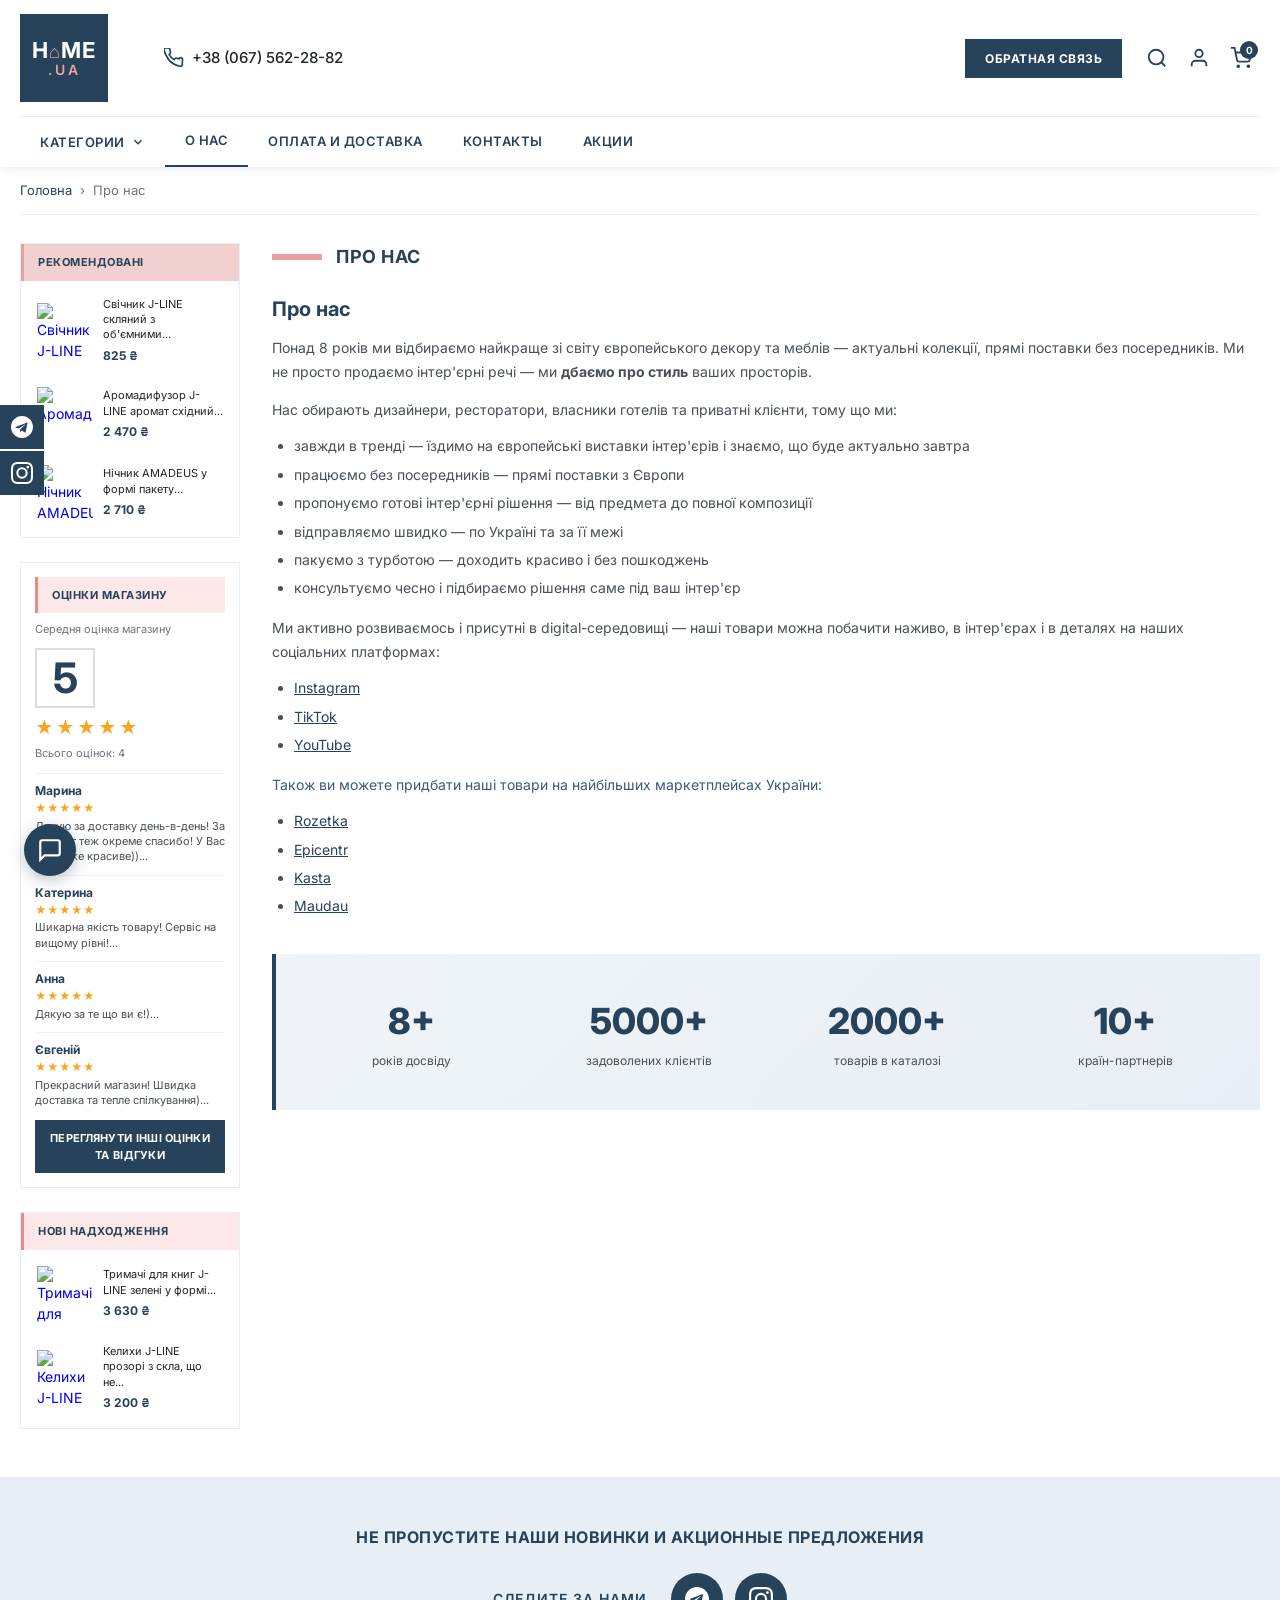
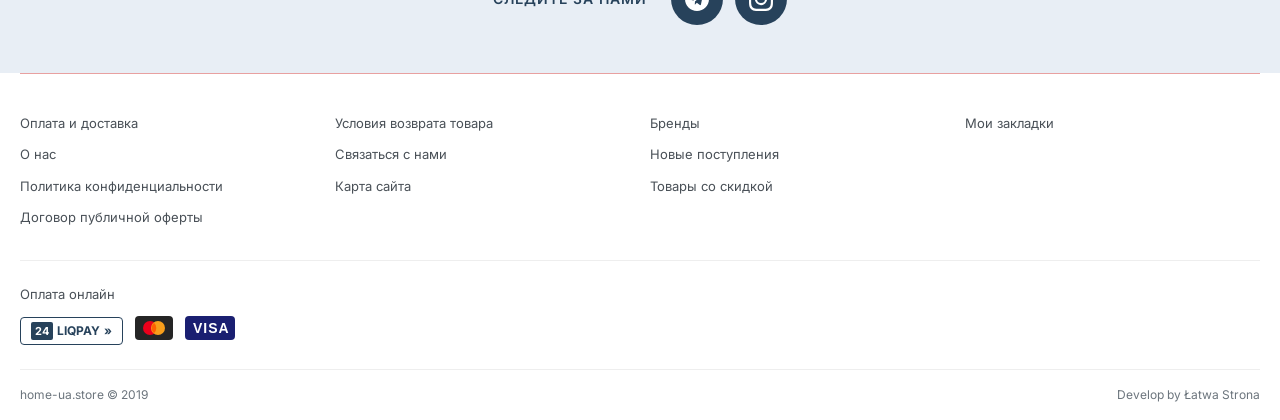
==== about.html @ a7a0b969 "Initial commit: Home UA clone" ====
<!DOCTYPE html>
<html lang="ua">
<head>
  <meta charset="UTF-8"/>
  <meta name="viewport" content="width=device-width, initial-scale=1"/>
  <title>Про нас — Home UA</title>
  <meta name="description" content="Понад 8 років ми відбираємо найкраще зі світу європейського декору та меблів. Дізнайтесь більше про Home UA."/>
  <link rel="preconnect" href="https://fonts.googleapis.com">
  <link href="https://fonts.googleapis.com/css2?family=Inter:wght@300;400;500;600;700&display=swap" rel="stylesheet">
  <link rel="stylesheet" href="style.css">
  <link rel="stylesheet" href="pages.css">
</head>
<body>
<div id="site-header-placeholder"></div>

<main class="page-main">
  <div class="container">
    <nav class="breadcrumb">
      <a href="index.html">Головна</a>
      <span>›</span>
      <span>Про нас</span>
    </nav>

    <div class="page-layout">
      <!-- Sidebar -->
      <aside class="page-sidebar">
        <div class="sidebar-block sidebar-recommended">
          <h3 class="sidebar-title accent-title">РЕКОМЕНДОВАНІ</h3>
          <div class="sidebar-products">
            <a href="#" class="sidebar-product">
              <img src="https://images.unsplash.com/photo-1602028915047-37269d1a73f7?w=80&q=80" alt="Свічник J-LINE"/>
              <div class="sidebar-product-info">
                <span class="sidebar-product-name">Свічник J-LINE скляний з об'ємними...</span>
                <span class="sidebar-product-price">825 ₴</span>
              </div>
            </a>
            <a href="#" class="sidebar-product">
              <img src="https://images.unsplash.com/photo-1608632022061-6e3deac9a49f?w=80&q=80" alt="Аромадифузор"/>
              <div class="sidebar-product-info">
                <span class="sidebar-product-name">Аромадифузор J-LINE аромат східний...</span>
                <span class="sidebar-product-price">2 470 ₴</span>
              </div>
            </a>
            <a href="#" class="sidebar-product">
              <img src="https://images.unsplash.com/photo-1513506003901-1e6a35294aa7?w=80&q=80" alt="Нічник AMADEUS"/>
              <div class="sidebar-product-info">
                <span class="sidebar-product-name">Нічник AMADEUS у формі пакету...</span>
                <span class="sidebar-product-price">2 710 ₴</span>
              </div>
            </a>
          </div>
        </div>

        <div class="sidebar-block sidebar-rating">
          <h3 class="sidebar-title accent-title pink">ОЦІНКИ МАГАЗИНУ</h3>
          <p class="rating-label">Середня оцінка магазину</p>
          <div class="rating-score">5</div>
          <div class="rating-stars">★★★★★</div>
          <p class="rating-count">Всього оцінок: 4</p>
          <div class="reviews-list">
            <div class="review-item">
              <strong>Марина</strong><span class="review-stars">★★★★★</span>
              <p>Дякую за доставку день-в-день! За презент теж окреме спасибо! У Вас все дуже красиве))...</p>
            </div>
            <div class="review-item">
              <strong>Катерина</strong><span class="review-stars">★★★★★</span>
              <p>Шикарна якість товару! Сервіс на вищому рівні!...</p>
            </div>
            <div class="review-item">
              <strong>Анна</strong><span class="review-stars">★★★★★</span>
              <p>Дякую за те що ви є!)...</p>
            </div>
            <div class="review-item">
              <strong>Євгеній</strong><span class="review-stars">★★★★★</span>
              <p>Прекрасний магазин! Швидка доставка та тепле спілкування)...</p>
            </div>
          </div>
          <a href="#" class="btn-reviews">ПЕРЕГЛЯНУТИ ІНШІ ОЦІНКИ ТА ВІДГУКИ</a>
        </div>

        <div class="sidebar-block sidebar-new">
          <h3 class="sidebar-title accent-title pink">НОВІ НАДХОДЖЕННЯ</h3>
          <div class="sidebar-products">
            <a href="#" class="sidebar-product">
              <img src="https://images.unsplash.com/photo-1589203832539-8014afcc5eba?w=80&q=80" alt="Тримачі для книг"/>
              <div class="sidebar-product-info">
                <span class="sidebar-product-name">Тримачі для книг J-LINE зелені у формі...</span>
                <span class="sidebar-product-price">3 630 ₴</span>
              </div>
            </a>
            <a href="#" class="sidebar-product">
              <img src="https://images.unsplash.com/photo-1543255006-d6395b24f55a?w=80&q=80" alt="Келихи J-LINE"/>
              <div class="sidebar-product-info">
                <span class="sidebar-product-name">Келихи J-LINE прозорі з скла, що не...</span>
                <span class="sidebar-product-price">3 200 ₴</span>
              </div>
            </a>
          </div>
        </div>
      </aside>

      <!-- Main Content -->
      <article class="page-content">
        <div class="content-header">
          <span class="section-accent"></span>
          <h1 class="content-title">ПРО НАС</h1>
        </div>

        <h2 class="content-h2">Про нас</h2>

        <p class="content-p">Понад 8 років ми відбираємо найкраще зі світу європейського декору та меблів — актуальні колекції, прямі поставки без посередників. Ми не просто продаємо інтер'єрні речі — ми <strong>дбаємо про стиль</strong> ваших просторів.</p>

        <p class="content-p">Нас обирають дизайнери, ресторатори, власники готелів та приватні клієнти, тому що ми:</p>

        <ul class="content-list">
          <li>завжди в тренді — їздимо на європейські виставки інтер'єрів і знаємо, що буде актуально завтра</li>
          <li>працюємо без посередників — прямі поставки з Європи</li>
          <li>пропонуємо готові інтер'єрні рішення — від предмета до повної композиції</li>
          <li>відправляємо швидко — по Україні та за її межі</li>
          <li>пакуємо з турботою — доходить красиво і без пошкоджень</li>
          <li>консультуємо чесно і підбираємо рішення саме під ваш інтер'єр</li>
        </ul>

        <p class="content-p">Ми активно розвиваємось і присутні в digital-середовищі — наші товари можна побачити наживо, в інтер'єрах і в деталях на наших соціальних платформах:</p>

        <ul class="content-list social-list">
          <li><a href="#" class="content-link">Instagram</a></li>
          <li><a href="#" class="content-link">TikTok</a></li>
          <li><a href="#" class="content-link">YouTube</a></li>
        </ul>

        <p class="content-p highlight-p">Також ви можете придбати наші товари на найбільших маркетплейсах України:</p>

        <ul class="content-list marketplace-list">
          <li><a href="#" class="content-link">Rozetka</a></li>
          <li><a href="#" class="content-link">Epicentr</a></li>
          <li><a href="#" class="content-link">Kasta</a></li>
          <li><a href="#" class="content-link">Maudau</a></li>
        </ul>

        <div class="about-stats">
          <div class="stat-item">
            <span class="stat-number">8+</span>
            <span class="stat-label">років досвіду</span>
          </div>
          <div class="stat-item">
            <span class="stat-number">5000+</span>
            <span class="stat-label">задоволених клієнтів</span>
          </div>
          <div class="stat-item">
            <span class="stat-number">2000+</span>
            <span class="stat-label">товарів в каталозі</span>
          </div>
          <div class="stat-item">
            <span class="stat-number">10+</span>
            <span class="stat-label">країн-партнерів</span>
          </div>
        </div>
      </article>
    </div>
  </div>
</main>

<div id="site-footer-placeholder"></div>
<script src="components.js"></script>
<script>document.addEventListener('DOMContentLoaded', () => initCommonComponents('about'));</script>
</body>
</html>
---- style.css ----
/* =============================================
   HOME UA - CLONE CSS
   ============================================= */

*, *::before, *::after {
  box-sizing: border-box;
  margin: 0;
  padding: 0;
}

:root {
  --navy: #27425b;
  --navy-dark: #1e3248;
  --navy-light: #3a5a7a;
  --accent-pink: #e8a0a0;
  --accent-pink-light: #f2d0d0;
  --bg-outer: linear-gradient(180deg, #c8d8e8 0%, #d8e4f0 40%, #c8d8e8 100%);
  --bg-page: #f0f4f8;
  --bg-white: #ffffff;
  --text-dark: #212529;
  --text-mid: #495057;
  --text-light: #6c757d;
  --border: #dee2e6;
  --shadow: 0 2px 12px rgba(39,66,91,0.1);
}

html {
  scroll-behavior: smooth;
}

body {
  font-family: 'Inter', -apple-system, BlinkMacSystemFont, 'Segoe UI', Roboto, sans-serif;
  font-size: 14px;
  color: var(--text-dark);
  background: var(--bg-outer);
  background-attachment: fixed;
  min-height: 100vh;
  line-height: 1.5;
}

/* Container */
.container {
  max-width: 1280px;
  margin: 0 auto;
  padding: 0 20px;
}

/* =============================================
   SOCIAL SIDEBAR
   ============================================= */
.social-sidebar {
  position: fixed;
  left: 0;
  top: 50%;
  transform: translateY(-50%);
  z-index: 1000;
  display: flex;
  flex-direction: column;
  gap: 2px;
}

.social-btn {
  display: flex;
  align-items: center;
  justify-content: center;
  width: 44px;
  height: 44px;
  background: var(--navy);
  color: white;
  text-decoration: none;
  transition: background 0.2s, transform 0.2s;
}

.social-btn:hover {
  background: var(--navy-light);
  transform: translateX(4px);
}

.social-btn svg {
  width: 22px;
  height: 22px;
}

/* =============================================
   HEADER
   ============================================= */
.site-header {
  background: var(--bg-white);
  position: sticky;
  top: 0;
  z-index: 900;
  box-shadow: 0 2px 8px rgba(0,0,0,0.08);
}

.header-top-inner {
  display: flex;
  align-items: center;
  justify-content: space-between;
  padding: 14px 0 0;
  gap: 16px;
}

/* Logo */
.header-logo a { text-decoration: none; }

.logo-box {
  display: inline-flex;
  flex-direction: column;
  align-items: center;
  justify-content: center;
  background: var(--navy);
  width: 88px;
  height: 88px;
  padding: 8px;
  line-height: 1;
}

.logo-h {
  display: block;
  font-size: 22px;
  font-weight: 700;
  color: white;
  letter-spacing: 1px;
  font-family: 'Inter', sans-serif;
}

.logo-icon {
  font-size: 18px;
  color: var(--accent-pink);
}

.logo-ua {
  display: block;
  font-size: 14px;
  font-weight: 600;
  color: var(--accent-pink);
  letter-spacing: 3px;
  margin-top: 2px;
}

/* Header center */
.header-center {
  display: flex;
  align-items: center;
  gap: 24px;
  flex: 1;
  justify-content: flex-start;
  padding-left: 40px;
}

.header-phone {
  display: flex;
  align-items: center;
  gap: 8px;
  font-size: 15px;
  font-weight: 500;
  color: var(--text-dark);
  text-decoration: none;
}

.header-phone svg {
  color: var(--navy);
  flex-shrink: 0;
}

/* Language switcher */
.lang-switcher {
  display: flex;
  gap: 2px;
}

.lang-btn {
  border: 1.5px solid var(--navy);
  background: transparent;
  color: var(--navy);
  font-size: 12px;
  font-weight: 600;
  padding: 4px 8px;
  cursor: pointer;
  transition: all 0.2s;
  font-family: inherit;
  letter-spacing: 0.5px;
}

.lang-btn.active,
.lang-btn:hover {
  background: var(--navy);
  color: white;
}

/* Header right */
.header-right {
  display: flex;
  align-items: center;
  gap: 16px;
}

.callback-btn {
  background: var(--navy);
  color: white;
  border: none;
  padding: 12px 20px;
  font-size: 12px;
  font-weight: 700;
  letter-spacing: 0.5px;
  cursor: pointer;
  font-family: inherit;
  transition: background 0.2s;
  white-space: nowrap;
}

.callback-btn:hover { background: var(--navy-light); }

.header-icons {
  display: flex;
  align-items: center;
  gap: 4px;
}

.icon-btn {
  background: none;
  border: none;
  cursor: pointer;
  color: var(--navy);
  padding: 8px;
  display: flex;
  align-items: center;
  justify-content: center;
  transition: color 0.2s;
  position: relative;
}

.icon-btn:hover { color: var(--navy-light); }

.cart-badge {
  position: absolute;
  top: 2px;
  right: 2px;
  background: var(--navy);
  color: white;
  font-size: 10px;
  font-weight: 700;
  min-width: 18px;
  height: 18px;
  border-radius: 50%;
  display: flex;
  align-items: center;
  justify-content: center;
  line-height: 1;
}

/* Navigation */
.main-nav {
  border-top: 1px solid #e9ecef;
  margin-top: 14px;
}

.nav-inner {
  display: flex;
  align-items: center;
  gap: 0;
}

.categories-dropdown {
  position: relative;
}

.categories-trigger {
  display: flex;
  align-items: center;
  gap: 6px;
  background: none;
  border: none;
  padding: 14px 20px;
  font-size: 13px;
  font-weight: 600;
  color: var(--navy);
  cursor: pointer;
  font-family: inherit;
  letter-spacing: 0.5px;
  transition: background 0.2s;
}

.categories-trigger:hover { background: #f8f9fa; }

.categories-menu {
  display: none;
  position: absolute;
  top: 100%;
  left: 0;
  background: white;
  min-width: 240px;
  box-shadow: 0 8px 24px rgba(0,0,0,0.12);
  z-index: 1000;
  border-top: 2px solid var(--navy);
}

.categories-menu a {
  display: block;
  padding: 10px 20px;
  color: var(--text-dark);
  text-decoration: none;
  font-size: 13px;
  transition: background 0.15s, color 0.15s;
  border-bottom: 1px solid #f0f0f0;
}

.categories-menu a:hover {
  background: #f5f8fb;
  color: var(--navy);
  padding-left: 26px;
}

.categories-dropdown:hover .categories-menu { display: block; }

.nav-link {
  padding: 14px 20px;
  color: var(--navy);
  text-decoration: none;
  font-size: 13px;
  font-weight: 600;
  letter-spacing: 0.5px;
  transition: background 0.2s;
  display: block;
}

.nav-link:hover { background: #f8f9fa; }

/* =============================================
   HERO SLIDER
   ============================================= */
.hero-slider {
  background: white;
  margin: 0;
  overflow: hidden;
}

.slider-container {
  position: relative;
  max-width: 1280px;
  margin: 0 auto;
  overflow: hidden;
}

.slides-wrapper {
  display: flex;
  transition: transform 0.5s ease;
  width: 100%;
}

.slide {
  min-width: 100%;
  height: 560px;
  background: #f0f4f8;
  display: flex;
  align-items: stretch;
}

.slide-content {
  display: flex;
  align-items: center;
  width: 100%;
  padding: 40px 60px;
  gap: 40px;
  background: linear-gradient(120deg, #e8eef5 0%, #dce8f2 100%);
}

.slide-text {
  flex: 1;
  z-index: 2;
}

.sale-big {
  font-size: 100px;
  font-weight: 900;
  color: var(--navy);
  line-height: 1;
  letter-spacing: -2px;
}

.sale-sub {
  font-size: 20px;
  font-weight: 600;
  color: var(--navy);
  margin-top: 8px;
  letter-spacing: 2px;
}

.sale-percent {
  font-size: 56px;
  font-weight: 900;
  color: var(--navy);
  letter-spacing: -1px;
}

.slide-label {
  font-size: 13px;
  letter-spacing: 3px;
  color: var(--navy);
  font-weight: 600;
  text-transform: uppercase;
  margin-bottom: 16px;
}

.slide-title2 {
  font-size: 38px;
  font-weight: 800;
  color: var(--navy);
  line-height: 1.2;
  margin-bottom: 12px;
}

.slide-subtitle {
  font-size: 16px;
  color: var(--navy-light);
  margin-bottom: 32px;
}

.slide-btn {
  display: inline-block;
  margin-top: 28px;
  background: var(--navy);
  color: white;
  padding: 14px 36px;
  text-decoration: none;
  font-size: 13px;
  font-weight: 700;
  letter-spacing: 1px;
  transition: background 0.2s, transform 0.2s;
}

.slide-btn:hover {
  background: var(--navy-light);
  transform: translateY(-2px);
}

.slide-image {
  flex: 1;
  display: flex;
  align-items: center;
  justify-content: center;
  max-height: 480px;
  overflow: hidden;
}

.slide-image img {
  width: 100%;
  max-width: 600px;
  height: 480px;
  object-fit: cover;
}

/* Slider dots */
.slider-dots {
  position: absolute;
  bottom: 20px;
  left: 50%;
  transform: translateX(-50%);
  display: flex;
  gap: 8px;
}

.dot {
  width: 10px;
  height: 10px;
  border-radius: 50%;
  background: rgba(39,66,91,0.3);
  border: none;
  cursor: pointer;
  transition: background 0.2s, transform 0.2s;
}

.dot.active {
  background: var(--navy);
  transform: scale(1.2);
}

.dot:hover { background: var(--navy); }

/* =============================================
   CATEGORY ICONS
   ============================================= */
.categories-icons {
  background: white;
  padding: 24px 0;
  margin-bottom: 0;
  border-bottom: 1px solid #eee;
}

.icons-row {
  display: flex;
  gap: 0;
  overflow-x: auto;
  scrollbar-width: none;
  justify-content: space-between;
}

.icons-row::-webkit-scrollbar { display: none; }

.icon-item {
  display: flex;
  flex-direction: column;
  align-items: center;
  gap: 10px;
  text-decoration: none;
  color: var(--navy);
  padding: 12px 16px;
  transition: transform 0.2s, color 0.2s;
  min-width: 80px;
  text-align: center;
}

.icon-item:hover {
  transform: translateY(-4px);
  color: var(--navy-light);
}

.icon-img {
  width: 52px;
  height: 52px;
  display: flex;
  align-items: center;
  justify-content: center;
}

.icon-item span {
  font-size: 10px;
  font-weight: 600;
  letter-spacing: 0.3px;
  text-align: center;
  line-height: 1.3;
  max-width: 80px;
}

/* =============================================
   PRODUCTS SECTION
   ============================================= */
.products-section {
  background: white;
  padding: 40px 0;
}

.products-section--alt {
  background: #f7f9fb;
  padding: 0 0 40px;
}

.section-header {
  display: flex;
  align-items: center;
  justify-content: space-between;
  margin-bottom: 28px;
}

.section-title-wrap {
  display: flex;
  align-items: center;
  gap: 14px;
}

.section-accent {
  display: block;
  width: 50px;
  height: 6px;
  background: var(--accent-pink);
}

.section-title {
  font-size: 20px;
  font-weight: 700;
  color: var(--navy);
  letter-spacing: 0.5px;
}

.see-all-link {
  font-size: 13px;
  font-weight: 600;
  color: var(--navy);
  text-decoration: none;
  letter-spacing: 0.5px;
  transition: color 0.2s;
}

.see-all-link:hover { color: var(--navy-light); text-decoration: underline; }

/* Products slider */
.products-slider {
  display: flex;
  align-items: center;
  gap: 10px;
  position: relative;
}

.products-track-wrapper {
  overflow: hidden;
  flex: 1;
}

.products-track {
  display: flex;
  gap: 20px;
  transition: transform 0.4s ease;
}

/* Products grid */
.products-grid-4 {
  display: grid;
  grid-template-columns: repeat(4, 1fr);
  gap: 20px;
  padding-top: 24px;
}

/* Product card */
.product-card {
  background: white;
  border: 1px solid #eaeaea;
  flex: 0 0 calc(25% - 15px);
  min-width: calc(25% - 15px);
  max-width: calc(25% - 15px);
  display: flex;
  flex-direction: column;
  transition: box-shadow 0.2s, transform 0.2s;
}

.product-card:hover {
  box-shadow: 0 8px 24px rgba(39,66,91,0.12);
  transform: translateY(-4px);
}

.products-grid-4 .product-card {
  flex: none;
  min-width: unset;
  max-width: unset;
}

.product-img-wrap {
  aspect-ratio: 1;
  overflow: hidden;
  background: #f8f8f8;
  display: flex;
  align-items: center;
  justify-content: center;
}

.product-img-wrap img {
  width: 100%;
  height: 100%;
  object-fit: cover;
  transition: transform 0.4s ease;
}

.product-card:hover .product-img-wrap img { transform: scale(1.05); }

.product-info {
  padding: 14px;
  flex: 1;
  display: flex;
  flex-direction: column;
  gap: 10px;
}

.product-name {
  font-size: 13px;
  color: var(--text-dark);
  line-height: 1.4;
  flex: 1;
}

.product-footer {
  display: flex;
  align-items: center;
  justify-content: space-between;
  gap: 8px;
}

.product-price {
  font-size: 15px;
  font-weight: 700;
  color: var(--navy);
}

.add-to-cart-btn {
  background: none;
  border: none;
  color: var(--navy);
  font-size: 12px;
  font-weight: 600;
  cursor: pointer;
  font-family: inherit;
  padding: 6px 10px;
  transition: background 0.2s, color 0.2s;
  white-space: nowrap;
}

.add-to-cart-btn:hover {
  background: var(--navy);
  color: white;
}

/* Products arrows */
.products-arrow {
  background: white;
  border: 1.5px solid #ddd;
  width: 40px;
  height: 40px;
  border-radius: 50%;
  display: flex;
  align-items: center;
  justify-content: center;
  cursor: pointer;
  color: var(--navy);
  flex-shrink: 0;
  transition: background 0.2s, border-color 0.2s;
  box-shadow: 0 2px 8px rgba(0,0,0,0.08);
}

.products-arrow:hover {
  background: var(--navy);
  color: white;
  border-color: var(--navy);
}

/* =============================================
   PROMO BANNERS
   ============================================= */
.promo-banners {
  background: white;
  padding: 0 0 24px;
}

.banners-grid {
  display: grid;
  grid-template-columns: 1fr 1fr;
  gap: 20px;
}

.banner-item {
  display: flex;
  align-items: center;
  justify-content: space-between;
  background: #f5f8fb;
  border: 1px solid #e0e8f0;
  text-decoration: none;
  overflow: hidden;
  padding: 28px;
  gap: 20px;
  transition: box-shadow 0.2s;
}

.banner-item:hover { box-shadow: 0 4px 16px rgba(39,66,91,0.1); }

.banner-content {
  flex: 1;
}

.banner-content h3 {
  font-size: 16px;
  font-weight: 800;
  color: var(--navy);
  line-height: 1.4;
  text-transform: uppercase;
  margin-bottom: 14px;
}

.banner-link {
  font-size: 13px;
  color: var(--navy-light);
  font-weight: 600;
}

.banner-img-wrap {
  width: 160px;
  height: 120px;
  flex-shrink: 0;
  overflow: hidden;
}

.banner-img-wrap img {
  width: 100%;
  height: 100%;
  object-fit: cover;
}

/* =============================================
   BENEFITS SECTION
   ============================================= */
.benefits-section {
  background: var(--navy);
  padding: 36px 0;
}

.benefits-grid {
  display: grid;
  grid-template-columns: repeat(5, 1fr);
  gap: 20px;
}

.benefit-item {
  display: flex;
  flex-direction: column;
  align-items: flex-start;
  gap: 12px;
  padding: 0 10px;
  border-right: 1px solid rgba(255,255,255,0.15);
}

.benefit-item:last-child { border-right: none; }

.benefit-icon { color: rgba(255,255,255,0.8); }

.benefit-item p {
  font-size: 13px;
  color: rgba(255,255,255,0.9);
  line-height: 1.5;
}

/* =============================================
   BLOG SECTION
   ============================================= */
.blog-section {
  background: white;
  padding: 40px 0 20px;
}

.blog-empty {
  padding: 20px 0 40px;
  color: var(--text-light);
  font-size: 14px;
}

/* =============================================
   WELCOME TEXT
   ============================================= */
.welcome-section {
  background: white;
  padding: 40px 0 50px;
}

.welcome-title {
  font-size: 15px;
  font-weight: 700;
  color: var(--navy);
  text-transform: uppercase;
  letter-spacing: 0.3px;
  margin-bottom: 20px;
  line-height: 1.5;
}

.welcome-text {
  font-size: 14px;
  color: var(--text-mid);
  line-height: 1.7;
  margin-bottom: 14px;
  max-width: 900px;
}

/* =============================================
   SOCIAL FOLLOW
   ============================================= */
.social-follow {
  background: #e8eef5;
  padding: 48px 0;
  text-align: center;
}

.follow-title {
  font-size: 16px;
  font-weight: 700;
  color: var(--navy);
  letter-spacing: 0.5px;
  margin-bottom: 24px;
}

.follow-row {
  display: flex;
  align-items: center;
  justify-content: center;
  gap: 24px;
}

.follow-label {
  font-size: 14px;
  font-weight: 600;
  color: var(--navy);
  letter-spacing: 1px;
}

.follow-btns {
  display: flex;
  gap: 12px;
}

.follow-btn {
  width: 52px;
  height: 52px;
  border-radius: 50%;
  background: var(--navy);
  color: white;
  display: flex;
  align-items: center;
  justify-content: center;
  text-decoration: none;
  transition: background 0.2s, transform 0.2s;
}

.follow-btn:hover {
  background: var(--navy-light);
  transform: scale(1.1);
}

/* =============================================
   FOOTER
   ============================================= */
.site-footer {
  background: white;
  padding: 0 0 0;
}

.footer-divider {
  height: 1px;
  background: var(--accent-pink);
  margin-bottom: 40px;
}

.footer-links-grid {
  display: grid;
  grid-template-columns: repeat(4, 1fr);
  gap: 20px;
  padding-bottom: 32px;
}

.footer-col {
  display: flex;
  flex-direction: column;
  gap: 12px;
}

.footer-link {
  font-size: 13px;
  color: var(--text-mid);
  text-decoration: none;
  transition: color 0.2s;
}

.footer-link:hover { color: var(--navy); }

.footer-payment-divider {
  height: 1px;
  background: #eee;
  margin-bottom: 24px;
}

.footer-payment {
  padding-bottom: 24px;
}

.payment-title {
  font-size: 13px;
  color: var(--text-mid);
  margin-bottom: 12px;
}

.payment-icons {
  display: flex;
  align-items: center;
  gap: 12px;
}

.liqpay-logo {
  display: inline-flex;
  align-items: center;
  gap: 4px;
  border: 1.5px solid var(--navy);
  border-radius: 4px;
  padding: 4px 10px;
  font-size: 12px;
  font-weight: 700;
  color: var(--navy);
}

.liqpay-24 {
  background: var(--navy);
  color: white;
  padding: 1px 4px;
  border-radius: 2px;
  font-size: 11px;
}

.footer-bottom {
  border-top: 1px solid #eee;
  display: flex;
  align-items: center;
  justify-content: space-between;
  padding: 16px 0;
}

.copyright {
  font-size: 12px;
  color: var(--text-light);
}

.developed-by {
  font-size: 12px;
  color: var(--text-light);
}

/* =============================================
   CHAT WIDGET
   ============================================= */
.chat-widget {
  position: fixed;
  bottom: 24px;
  left: 24px;
  width: 52px;
  height: 52px;
  border-radius: 50%;
  background: var(--navy);
  color: white;
  border: none;
  cursor: pointer;
  display: flex;
  align-items: center;
  justify-content: center;
  box-shadow: 0 4px 16px rgba(39,66,91,0.3);
  z-index: 9999;
  transition: background 0.2s, transform 0.2s;
}

.chat-widget:hover {
  background: var(--navy-light);
  transform: scale(1.1);
}

/* =============================================
   SEARCH OVERLAY
   ============================================= */
.search-overlay {
  position: fixed;
  inset: 0;
  background: rgba(0,0,0,0.6);
  z-index: 9998;
  display: none;
  align-items: flex-start;
  justify-content: center;
  padding-top: 80px;
}

.search-overlay.open { display: flex; }

.search-box {
  background: white;
  width: 100%;
  max-width: 600px;
  display: flex;
  align-items: center;
  box-shadow: 0 8px 32px rgba(0,0,0,0.2);
}

#search-input {
  flex: 1;
  border: none;
  outline: none;
  padding: 18px 20px;
  font-size: 16px;
  font-family: inherit;
}

.search-close {
  background: none;
  border: none;
  padding: 16px;
  cursor: pointer;
  color: var(--text-mid);
}

.search-close:hover { color: var(--navy); }

/* =============================================
   RESPONSIVE
   ============================================= */
@media (max-width: 1024px) {
  .products-grid-4 { grid-template-columns: repeat(3, 1fr); }
  .benefits-grid { grid-template-columns: repeat(3, 1fr); }
  .footer-links-grid { grid-template-columns: repeat(2, 1fr); }
}

@media (max-width: 768px) {
  .header-top-inner { flex-wrap: wrap; }
  .header-center { padding-left: 0; }
  .callback-btn { display: none; }
  .sale-big { font-size: 60px; }
  .sale-percent { font-size: 36px; }
  .slide { height: 360px; }
  .slide-content { padding: 24px; }
  .banners-grid { grid-template-columns: 1fr; }
  .products-grid-4 { grid-template-columns: repeat(2, 1fr); }
  .benefits-grid { grid-template-columns: repeat(2, 1fr); }
  .footer-links-grid { grid-template-columns: 1fr 1fr; }
  .social-sidebar { display: none; }
}

@media (max-width: 480px) {
  .nav-link { padding: 10px 10px; font-size: 11px; }
  .slide-image { display: none; }
  .products-grid-4 { grid-template-columns: 1fr; }
  .benefits-grid { grid-template-columns: 1fr; }
}
---- pages.css ----
/* =============================================
   PAGES.CSS — Стилі для внутрішніх сторінок
   ============================================= */

/* Breadcrumb */
.breadcrumb {
  display: flex;
  align-items: center;
  gap: 8px;
  padding: 14px 0;
  font-size: 13px;
  color: var(--text-light);
  border-bottom: 1px solid #eee;
  margin-bottom: 28px;
}
.breadcrumb a { color: var(--navy); text-decoration: none; }
.breadcrumb a:hover { text-decoration: underline; }
.breadcrumb span { color: var(--text-light); }

/* Page layout */
.page-main { background: white; padding-bottom: 0; min-height: 70vh; }

.page-layout {
  display: grid;
  grid-template-columns: 220px 1fr;
  gap: 32px;
  align-items: start;
  padding-bottom: 48px;
}

/* Sidebar */
.page-sidebar { display: flex; flex-direction: column; gap: 24px; }

.sidebar-block {
  background: #fff;
  border: 1px solid #e8eef5;
}

.sidebar-title {
  font-size: 11px;
  font-weight: 700;
  letter-spacing: 0.5px;
  padding: 10px 14px;
  margin: 0;
}

.accent-title {
  background: var(--accent-pink-light);
  color: var(--navy);
  border-left: 3px solid var(--accent-pink);
}
.accent-title.pink { background: #fce8e8; border-color: #e88a8a; }

.sidebar-products { padding: 10px; display: flex; flex-direction: column; gap: 10px; }

.sidebar-product {
  display: flex;
  gap: 10px;
  text-decoration: none;
  align-items: center;
  padding: 6px;
  transition: background 0.15s;
}
.sidebar-product:hover { background: #f8f9fa; }
.sidebar-product img { width: 56px; height: 56px; object-fit: cover; flex-shrink: 0; }

.sidebar-product-info { display: flex; flex-direction: column; gap: 4px; }
.sidebar-product-name { font-size: 11px; color: var(--text-dark); line-height: 1.4; }
.sidebar-product-price { font-size: 12px; font-weight: 700; color: var(--navy); }

/* Sidebar rating */
.sidebar-rating { padding: 14px; }
.rating-label { font-size: 11px; color: var(--text-light); margin: 8px 0 4px; }
.rating-score {
  font-size: 42px; font-weight: 700; color: var(--navy);
  border: 2px solid #ddd; display: inline-flex;
  align-items: center; justify-content: center;
  width: 60px; height: 60px; margin: 6px 0;
}
.rating-stars { color: #f5a623; font-size: 18px; letter-spacing: 2px; }
.rating-count { font-size: 11px; color: var(--text-light); margin-top: 4px; margin-bottom: 12px; }

.reviews-list { margin: 12px 0; display: flex; flex-direction: column; gap: 10px; }
.review-item { border-top: 1px solid #f0f0f0; padding-top: 8px; font-size: 11px; }
.review-item strong { display: block; color: var(--navy); font-size: 12px; }
.review-item p { color: var(--text-mid); line-height: 1.4; margin-top: 2px; }
.review-stars { color: #f5a623; font-size: 11px; }

.btn-reviews {
  display: block; text-align: center;
  background: var(--navy); color: white;
  padding: 10px 14px; font-size: 11px; font-weight: 700;
  text-decoration: none; letter-spacing: 0.3px;
  transition: background 0.2s; margin-top: 10px;
}
.btn-reviews:hover { background: var(--navy-light); }

/* Nav active */
.nav-link--active {
  border-bottom: 2px solid var(--navy);
  color: var(--navy) !important;
}

/* Page content */
.page-content { min-width: 0; }

.content-header {
  display: flex;
  align-items: center;
  gap: 14px;
  margin-bottom: 24px;
}
.content-title {
  font-size: 18px; font-weight: 700;
  color: var(--navy); letter-spacing: 0.5px;
}
.content-h2 { font-size: 20px; font-weight: 700; color: var(--navy); margin: 20px 0 12px; }
.content-p { font-size: 14px; color: var(--text-mid); line-height: 1.7; margin-bottom: 14px; }
.highlight-p { color: var(--navy-light); }

.content-list {
  list-style: disc;
  padding-left: 22px;
  margin: 10px 0 16px;
}
.content-list li {
  font-size: 14px; color: var(--text-mid);
  line-height: 1.6; margin-bottom: 6px;
}
.content-link { color: var(--navy); text-decoration: underline; }
.content-link:hover { color: var(--navy-light); }

/* About stats */
.about-stats {
  display: grid;
  grid-template-columns: repeat(4, 1fr);
  gap: 16px;
  margin-top: 36px;
  padding: 24px;
  background: linear-gradient(135deg, #f0f4f8, #e8eef5);
  border-left: 4px solid var(--navy);
}
.stat-item { text-align: center; padding: 16px 8px; }
.stat-number { display: block; font-size: 36px; font-weight: 800; color: var(--navy); }
.stat-label { display: block; font-size: 12px; color: var(--text-mid); margin-top: 4px; }

/* Info cards (delivery page) */
.info-card {
  display: flex;
  gap: 20px;
  padding: 24px;
  border: 1px solid #e8eef5;
  margin-bottom: 20px;
  background: white;
  transition: box-shadow 0.2s;
}
.info-card:hover { box-shadow: 0 4px 16px rgba(39,66,91,0.08); }
.info-card-icon { font-size: 32px; flex-shrink: 0; width: 48px; text-align: center; margin-top: 4px; }
.info-card-body { flex: 1; }
.info-card-title { font-size: 14px; font-weight: 700; color: var(--navy); margin-bottom: 12px; }
.warning-card { border-left: 4px solid #e88a8a; background: #fff9f9; }
.warning-text { font-size: 13px; color: var(--text-mid); }

/* Payment methods */
.payment-methods-large { margin-top: 32px; padding: 24px; background: #f8f9fa; border: 1px solid #e0e0e0; }
.payment-methods-large h3 { font-size: 16px; font-weight: 700; color: var(--navy); margin-bottom: 20px; }
.payment-methods-grid {
  display: flex; flex-wrap: wrap; gap: 16px;
}
.payment-method-item {
  display: flex; flex-direction: column; align-items: center; gap: 8px;
  padding: 16px 20px; background: white; border: 1px solid #e0e0e0;
  min-width: 100px; font-size: 12px; color: var(--text-mid);
  text-align: center; font-weight: 600;
}
.pm-icon { height: 32px; display: flex; align-items: center; justify-content: center; }

/* Contacts */
.contacts-grid {
  display: grid; grid-template-columns: repeat(2, 1fr);
  gap: 16px; margin-bottom: 32px;
}
.contact-card {
  padding: 24px; background: #f5f8fb; border: 1px solid #e0e8f0;
  transition: box-shadow 0.2s;
}
.contact-card:hover { box-shadow: 0 4px 14px rgba(39,66,91,0.1); }
.contact-icon { font-size: 28px; margin-bottom: 10px; }
.contact-card h3 { font-size: 14px; font-weight: 700; color: var(--navy); margin-bottom: 6px; }
.contact-card p { font-size: 14px; color: var(--text-mid); }
.contact-card a { color: var(--navy); text-decoration: none; font-weight: 600; }
.contact-card a:hover { text-decoration: underline; }

.contacts-layout { display: grid; grid-template-columns: 1fr 1fr; gap: 32px; margin-top: 8px; }

/* Contact form */
.contact-form { margin-top: 16px; }
.form-group { margin-bottom: 16px; }
.form-group label {
  display: block; font-size: 13px; font-weight: 600;
  color: var(--navy); margin-bottom: 6px;
}
.form-group input,
.form-group textarea {
  width: 100%; padding: 10px 14px;
  border: 1.5px solid #dce4ed; outline: none;
  font-size: 14px; font-family: inherit;
  transition: border-color 0.2s; background: white; resize: vertical;
}
.form-group input:focus,
.form-group textarea:focus { border-color: var(--navy); }
.form-submit-btn {
  background: var(--navy); color: white;
  border: none; padding: 14px 28px; font-size: 13px; font-weight: 700;
  letter-spacing: 0.5px; cursor: pointer; font-family: inherit;
  transition: background 0.2s;
}
.form-submit-btn:hover { background: var(--navy-light); }
.form-success {
  padding: 12px 16px; background: #e8f5e9;
  border: 1px solid #4caf50; color: #2e7d32;
  font-size: 13px; margin-top: 12px;
}

/* Social links */
.social-links-list { display: flex; flex-direction: column; gap: 12px; margin-top: 16px; }
.social-link-item {
  display: flex; align-items: center; gap: 14px;
  padding: 12px 16px; text-decoration: none;
  font-size: 15px; font-weight: 600;
  transition: all 0.2s; border: 1.5px solid transparent;
}
.telegram-link { color: #0088cc; border-color: #d0e8f5; background: #f0f8ff; }
.telegram-link:hover { background: #0088cc; color: white; border-color: #0088cc; }
.instagram-link { color: #e1306c; border-color: #fce4ec; background: #fff0f4; }
.instagram-link:hover { background: #e1306c; color: white; border-color: #e1306c; }
.tiktok-link { color: #010101; border-color: #f0f0f0; background: #f8f8f8; }
.tiktok-link:hover { background: #010101; color: white; border-color: #010101; }
.youtube-link { color: #ff0000; border-color: #ffe0e0; background: #fff5f5; }
.youtube-link:hover { background: #ff0000; color: white; border-color: #ff0000; }

/* Sale page */
.sale-toolbar {
  display: flex; align-items: center; justify-content: space-between;
  padding: 12px 0; border-bottom: 1px solid #eee; margin-bottom: 20px;
}
.sale-count { font-size: 13px; color: var(--text-light); }
.sort-wrap { display: flex; align-items: center; gap: 10px; font-size: 13px; }
.sort-select {
  border: 1.5px solid #dce4ed; padding: 6px 12px;
  font-size: 13px; font-family: inherit; outline: none;
  color: var(--navy); cursor: pointer; background: white;
}

.products-grid-sale {
  display: grid; grid-template-columns: repeat(3, 1fr); gap: 20px;
}

.sale-card .product-img-wrap { position: relative; }
.sale-badge {
  position: absolute; top: 8px; left: 8px; z-index: 5;
  background: #c0392b; color: white;
  font-size: 11px; font-weight: 700; padding: 3px 8px;
}
.product-old-price {
  font-size: 12px; color: var(--text-light);
  text-decoration: line-through; font-weight: 400; display: block;
}
.product-footer { flex-direction: column; align-items: flex-start; gap: 6px; }

/* Category page */
.category-top { margin-bottom: 24px; }
.category-description { font-size: 14px; color: var(--text-mid); line-height: 1.6; margin-top: 8px; }
.products-grid-category {
  display: grid; grid-template-columns: repeat(3, 1fr); gap: 20px;
}

/* Price filter sidebar */
.price-filter { padding: 14px; }
.price-range-row {
  display: flex; align-items: center; gap: 6px; flex-wrap: wrap;
  font-size: 12px; color: var(--text-mid); margin-bottom: 12px;
}
.price-input {
  width: 70px; padding: 5px 8px; border: 1.5px solid #dce4ed;
  font-size: 12px; font-family: inherit; outline: none;
}
.price-input:focus { border-color: var(--navy); }
.price-slider {
  width: 100%; accent-color: var(--navy); margin-bottom: 12px; display: block;
}
.filter-btn {
  background: var(--navy); color: white; border: none;
  padding: 8px 16px; font-size: 11px; font-weight: 700;
  font-family: inherit; cursor: pointer; transition: background 0.2s; width: 100%;
}
.filter-btn:hover { background: var(--navy-light); }

/* Category filters sidebar */
.cat-filter-block { padding: 0; }
.cat-filter-title {
  font-size: 11px; font-weight: 700; color: var(--navy);
  padding: 10px 14px; background: var(--accent-pink-light);
  border-left: 3px solid var(--accent-pink); display: block;
}
.cat-filter-list { list-style: none; padding: 8px 0; margin: 0; }
.cat-filter-list li a {
  display: block; padding: 7px 14px;
  font-size: 13px; color: var(--text-mid);
  text-decoration: none; transition: all 0.15s; border-left: 3px solid transparent;
}
.cat-filter-list li a:hover,
.cat-filter-list li a.active {
  color: var(--navy); background: #f5f8fb; border-left-color: var(--navy);
}

/* Pagination */
.pagination {
  display: flex; gap: 4px; justify-content: center;
  margin-top: 32px; padding-top: 24px; border-top: 1px solid #eee;
}
.page-btn {
  min-width: 36px; height: 36px; display: flex; align-items: center;
  justify-content: center; border: 1.5px solid #dce4ed;
  background: white; color: var(--navy); font-size: 13px;
  cursor: pointer; font-family: inherit; transition: all 0.15s;
}
.page-btn:hover, .page-btn.active {
  background: var(--navy); color: white; border-color: var(--navy);
}

@media (max-width: 900px) {
  .page-layout { grid-template-columns: 1fr; }
  .page-sidebar { display: none; }
  .contacts-grid { grid-template-columns: 1fr; }
  .contacts-layout { grid-template-columns: 1fr; }
  .about-stats { grid-template-columns: repeat(2, 1fr); }
  .products-grid-sale { grid-template-columns: repeat(2, 1fr); }
  .products-grid-category { grid-template-columns: repeat(2, 1fr); }
}

@media (max-width: 540px) {
  .products-grid-sale { grid-template-columns: 1fr; }
  .products-grid-category { grid-template-columns: 1fr; }
  .about-stats { grid-template-columns: 1fr 1fr; }
}
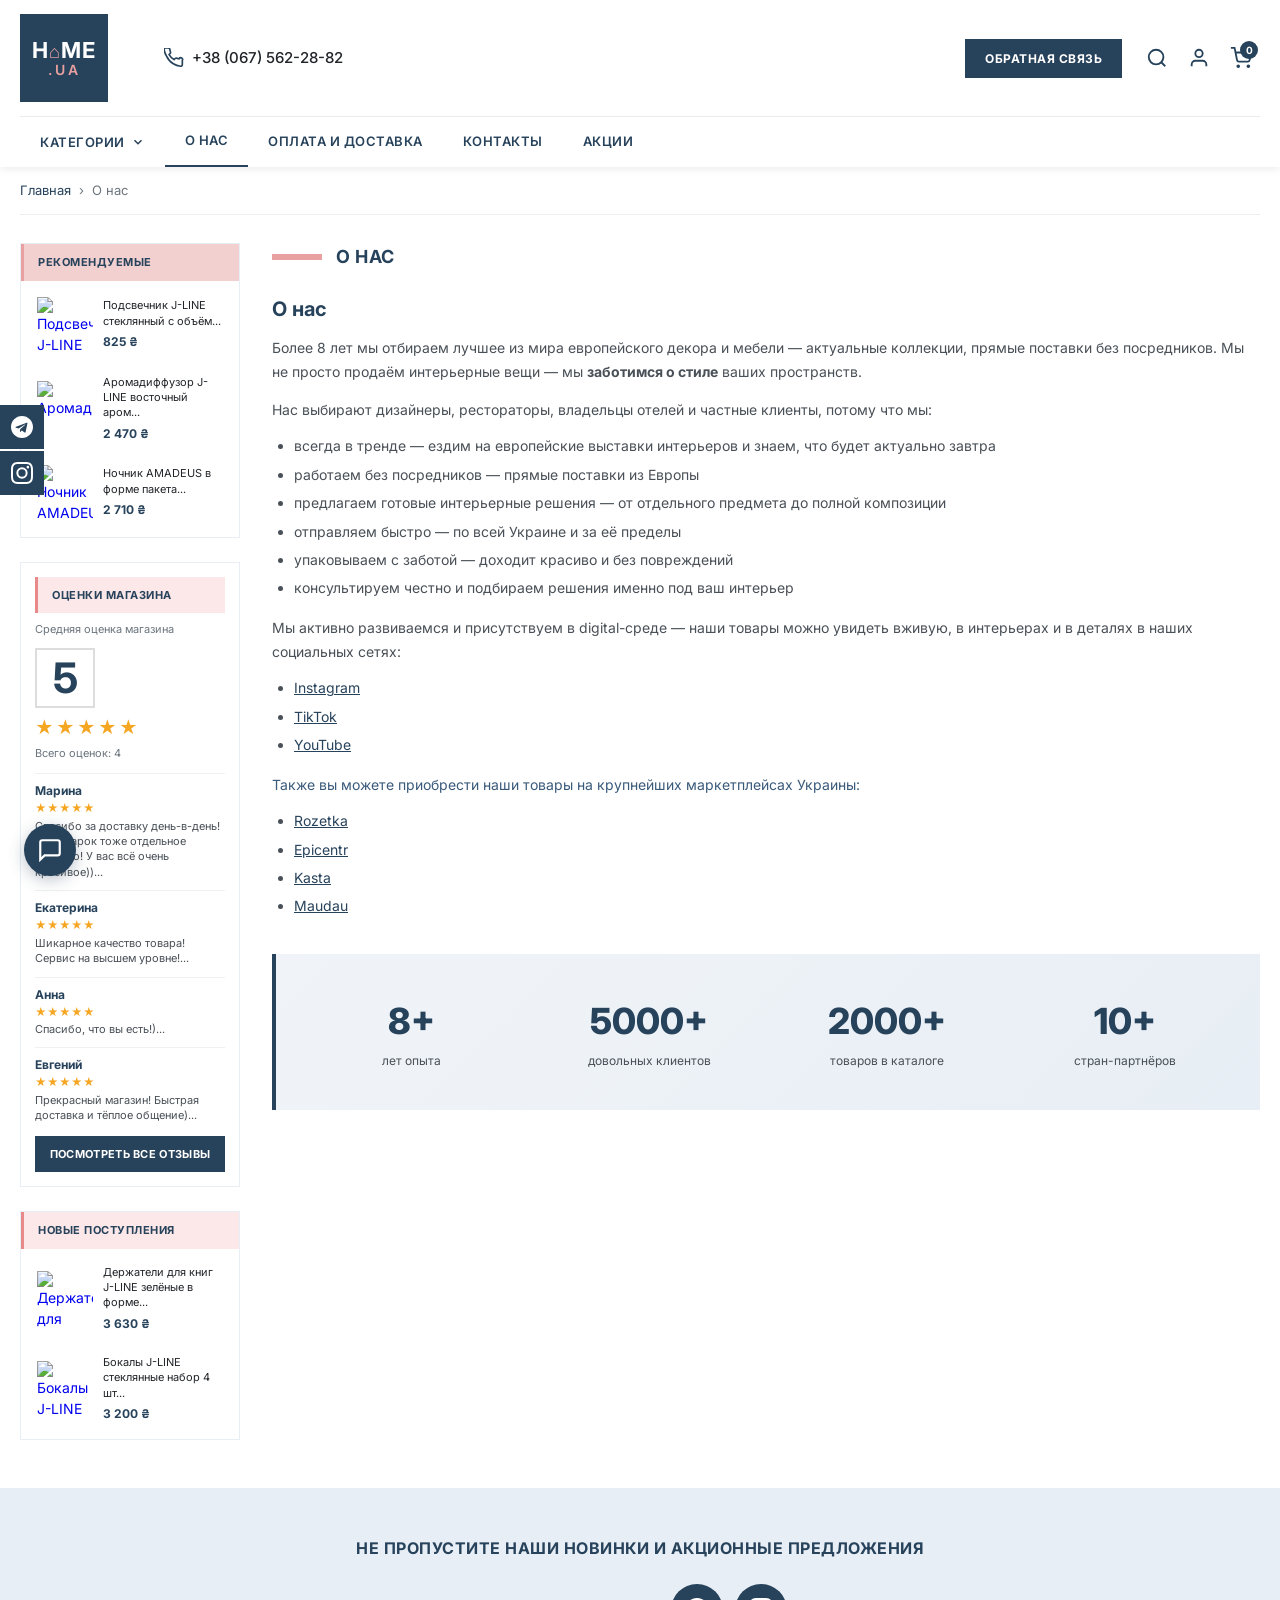
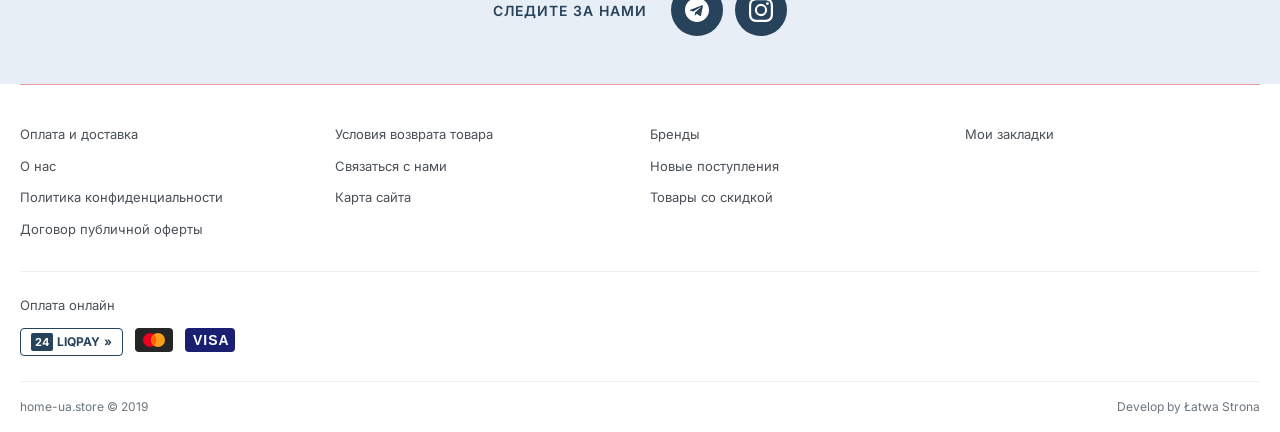
==== commit c3d6148d: "fix: Russian translation for all pages + working pagination" ====
--- a/about.html
+++ b/about.html
@@ -1,10 +1,10 @@
 <!DOCTYPE html>
-<html lang="ua">
+<html lang="ru">
 <head>
   <meta charset="UTF-8"/>
   <meta name="viewport" content="width=device-width, initial-scale=1"/>
-  <title>Про нас — Home UA</title>
-  <meta name="description" content="Понад 8 років ми відбираємо найкраще зі світу європейського декору та меблів. Дізнайтесь більше про Home UA."/>
+  <title>О нас — Home UA</title>
+  <meta name="description" content="Более 8 лет мы отбираем лучшее из мира европейского декора и мебели. Узнайте больше о Home UA."/>
   <link rel="preconnect" href="https://fonts.googleapis.com">
   <link href="https://fonts.googleapis.com/css2?family=Inter:wght@300;400;500;600;700&display=swap" rel="stylesheet">
   <link rel="stylesheet" href="style.css">
@@ -16,35 +16,35 @@
 <main class="page-main">
   <div class="container">
     <nav class="breadcrumb">
-      <a href="index.html">Головна</a>
+      <a href="index.html">Главная</a>
       <span>›</span>
-      <span>Про нас</span>
+      <span>О нас</span>
     </nav>
 
     <div class="page-layout">
       <!-- Sidebar -->
       <aside class="page-sidebar">
         <div class="sidebar-block sidebar-recommended">
-          <h3 class="sidebar-title accent-title">РЕКОМЕНДОВАНІ</h3>
+          <h3 class="sidebar-title accent-title">РЕКОМЕНДУЕМЫЕ</h3>
           <div class="sidebar-products">
             <a href="#" class="sidebar-product">
-              <img src="https://images.unsplash.com/photo-1602028915047-37269d1a73f7?w=80&q=80" alt="Свічник J-LINE"/>
+              <img src="https://images.unsplash.com/photo-1602028915047-37269d1a73f7?w=80&q=80" alt="Подсвечник J-LINE"/>
               <div class="sidebar-product-info">
-                <span class="sidebar-product-name">Свічник J-LINE скляний з об'ємними...</span>
+                <span class="sidebar-product-name">Подсвечник J-LINE стеклянный с объём...</span>
                 <span class="sidebar-product-price">825 ₴</span>
               </div>
             </a>
             <a href="#" class="sidebar-product">
-              <img src="https://images.unsplash.com/photo-1608632022061-6e3deac9a49f?w=80&q=80" alt="Аромадифузор"/>
+              <img src="https://images.unsplash.com/photo-1608632022061-6e3deac9a49f?w=80&q=80" alt="Аромадиффузор"/>
               <div class="sidebar-product-info">
-                <span class="sidebar-product-name">Аромадифузор J-LINE аромат східний...</span>
+                <span class="sidebar-product-name">Аромадиффузор J-LINE восточный аром...</span>
                 <span class="sidebar-product-price">2 470 ₴</span>
               </div>
             </a>
             <a href="#" class="sidebar-product">
-              <img src="https://images.unsplash.com/photo-1513506003901-1e6a35294aa7?w=80&q=80" alt="Нічник AMADEUS"/>
+              <img src="https://images.unsplash.com/photo-1513506003901-1e6a35294aa7?w=80&q=80" alt="Ночник AMADEUS"/>
               <div class="sidebar-product-info">
-                <span class="sidebar-product-name">Нічник AMADEUS у формі пакету...</span>
+                <span class="sidebar-product-name">Ночник AMADEUS в форме пакета...</span>
                 <span class="sidebar-product-price">2 710 ₴</span>
               </div>
             </a>
@@ -52,46 +52,46 @@
         </div>
 
         <div class="sidebar-block sidebar-rating">
-          <h3 class="sidebar-title accent-title pink">ОЦІНКИ МАГАЗИНУ</h3>
-          <p class="rating-label">Середня оцінка магазину</p>
+          <h3 class="sidebar-title accent-title pink">ОЦЕНКИ МАГАЗИНА</h3>
+          <p class="rating-label">Средняя оценка магазина</p>
           <div class="rating-score">5</div>
           <div class="rating-stars">★★★★★</div>
-          <p class="rating-count">Всього оцінок: 4</p>
+          <p class="rating-count">Всего оценок: 4</p>
           <div class="reviews-list">
             <div class="review-item">
               <strong>Марина</strong><span class="review-stars">★★★★★</span>
-              <p>Дякую за доставку день-в-день! За презент теж окреме спасибо! У Вас все дуже красиве))...</p>
+              <p>Спасибо за доставку день-в-день! За подарок тоже отдельное спасибо! У вас всё очень красивое))...</p>
             </div>
             <div class="review-item">
-              <strong>Катерина</strong><span class="review-stars">★★★★★</span>
-              <p>Шикарна якість товару! Сервіс на вищому рівні!...</p>
+              <strong>Екатерина</strong><span class="review-stars">★★★★★</span>
+              <p>Шикарное качество товара! Сервис на высшем уровне!...</p>
             </div>
             <div class="review-item">
               <strong>Анна</strong><span class="review-stars">★★★★★</span>
-              <p>Дякую за те що ви є!)...</p>
+              <p>Спасибо, что вы есть!)...</p>
             </div>
             <div class="review-item">
-              <strong>Євгеній</strong><span class="review-stars">★★★★★</span>
-              <p>Прекрасний магазин! Швидка доставка та тепле спілкування)...</p>
+              <strong>Евгений</strong><span class="review-stars">★★★★★</span>
+              <p>Прекрасный магазин! Быстрая доставка и тёплое общение)...</p>
             </div>
           </div>
-          <a href="#" class="btn-reviews">ПЕРЕГЛЯНУТИ ІНШІ ОЦІНКИ ТА ВІДГУКИ</a>
+          <a href="#" class="btn-reviews">ПОСМОТРЕТЬ ВСЕ ОТЗЫВЫ</a>
         </div>
 
         <div class="sidebar-block sidebar-new">
-          <h3 class="sidebar-title accent-title pink">НОВІ НАДХОДЖЕННЯ</h3>
+          <h3 class="sidebar-title accent-title pink">НОВЫЕ ПОСТУПЛЕНИЯ</h3>
           <div class="sidebar-products">
             <a href="#" class="sidebar-product">
-              <img src="https://images.unsplash.com/photo-1589203832539-8014afcc5eba?w=80&q=80" alt="Тримачі для книг"/>
+              <img src="https://images.unsplash.com/photo-1589203832539-8014afcc5eba?w=80&q=80" alt="Держатели для книг"/>
               <div class="sidebar-product-info">
-                <span class="sidebar-product-name">Тримачі для книг J-LINE зелені у формі...</span>
+                <span class="sidebar-product-name">Держатели для книг J-LINE зелёные в форме...</span>
                 <span class="sidebar-product-price">3 630 ₴</span>
               </div>
             </a>
             <a href="#" class="sidebar-product">
-              <img src="https://images.unsplash.com/photo-1543255006-d6395b24f55a?w=80&q=80" alt="Келихи J-LINE"/>
+              <img src="https://images.unsplash.com/photo-1543255006-d6395b24f55a?w=80&q=80" alt="Бокалы J-LINE"/>
               <div class="sidebar-product-info">
-                <span class="sidebar-product-name">Келихи J-LINE прозорі з скла, що не...</span>
+                <span class="sidebar-product-name">Бокалы J-LINE стеклянные набор 4 шт...</span>
                 <span class="sidebar-product-price">3 200 ₴</span>
               </div>
             </a>
@@ -103,25 +103,25 @@
       <article class="page-content">
         <div class="content-header">
           <span class="section-accent"></span>
-          <h1 class="content-title">ПРО НАС</h1>
+          <h1 class="content-title">О НАС</h1>
         </div>
 
-        <h2 class="content-h2">Про нас</h2>
+        <h2 class="content-h2">О нас</h2>
 
-        <p class="content-p">Понад 8 років ми відбираємо найкраще зі світу європейського декору та меблів — актуальні колекції, прямі поставки без посередників. Ми не просто продаємо інтер'єрні речі — ми <strong>дбаємо про стиль</strong> ваших просторів.</p>
+        <p class="content-p">Более 8 лет мы отбираем лучшее из мира европейского декора и мебели — актуальные коллекции, прямые поставки без посредников. Мы не просто продаём интерьерные вещи — мы <strong>заботимся о стиле</strong> ваших пространств.</p>
 
-        <p class="content-p">Нас обирають дизайнери, ресторатори, власники готелів та приватні клієнти, тому що ми:</p>
+        <p class="content-p">Нас выбирают дизайнеры, рестораторы, владельцы отелей и частные клиенты, потому что мы:</p>
 
         <ul class="content-list">
-          <li>завжди в тренді — їздимо на європейські виставки інтер'єрів і знаємо, що буде актуально завтра</li>
-          <li>працюємо без посередників — прямі поставки з Європи</li>
-          <li>пропонуємо готові інтер'єрні рішення — від предмета до повної композиції</li>
-          <li>відправляємо швидко — по Україні та за її межі</li>
-          <li>пакуємо з турботою — доходить красиво і без пошкоджень</li>
-          <li>консультуємо чесно і підбираємо рішення саме під ваш інтер'єр</li>
+          <li>всегда в тренде — ездим на европейские выставки интерьеров и знаем, что будет актуально завтра</li>
+          <li>работаем без посредников — прямые поставки из Европы</li>
+          <li>предлагаем готовые интерьерные решения — от отдельного предмета до полной композиции</li>
+          <li>отправляем быстро — по всей Украине и за её пределы</li>
+          <li>упаковываем с заботой — доходит красиво и без повреждений</li>
+          <li>консультируем честно и подбираем решения именно под ваш интерьер</li>
         </ul>
 
-        <p class="content-p">Ми активно розвиваємось і присутні в digital-середовищі — наші товари можна побачити наживо, в інтер'єрах і в деталях на наших соціальних платформах:</p>
+        <p class="content-p">Мы активно развиваемся и присутствуем в digital-среде — наши товары можно увидеть вживую, в интерьерах и в деталях в наших социальных сетях:</p>
 
         <ul class="content-list social-list">
           <li><a href="#" class="content-link">Instagram</a></li>
@@ -129,7 +129,7 @@
           <li><a href="#" class="content-link">YouTube</a></li>
         </ul>
 
-        <p class="content-p highlight-p">Також ви можете придбати наші товари на найбільших маркетплейсах України:</p>
+        <p class="content-p highlight-p">Также вы можете приобрести наши товары на крупнейших маркетплейсах Украины:</p>
 
         <ul class="content-list marketplace-list">
           <li><a href="#" class="content-link">Rozetka</a></li>
@@ -141,19 +141,19 @@
         <div class="about-stats">
           <div class="stat-item">
             <span class="stat-number">8+</span>
-            <span class="stat-label">років досвіду</span>
+            <span class="stat-label">лет опыта</span>
           </div>
           <div class="stat-item">
             <span class="stat-number">5000+</span>
-            <span class="stat-label">задоволених клієнтів</span>
+            <span class="stat-label">довольных клиентов</span>
           </div>
           <div class="stat-item">
             <span class="stat-number">2000+</span>
-            <span class="stat-label">товарів в каталозі</span>
+            <span class="stat-label">товаров в каталоге</span>
           </div>
           <div class="stat-item">
             <span class="stat-number">10+</span>
-            <span class="stat-label">країн-партнерів</span>
+            <span class="stat-label">стран-партнёров</span>
           </div>
         </div>
       </article>
--- a/pages.css
+++ b/pages.css
@@ -328,6 +328,11 @@
 .page-btn:hover, .page-btn.active {
   background: var(--navy); color: white; border-color: var(--navy);
 }
+.page-dots {
+  min-width: 36px; height: 36px; display: flex; align-items: center;
+  justify-content: center; color: var(--text-light); font-size: 13px;
+  pointer-events: none;
+}
 
 @media (max-width: 900px) {
   .page-layout { grid-template-columns: 1fr; }
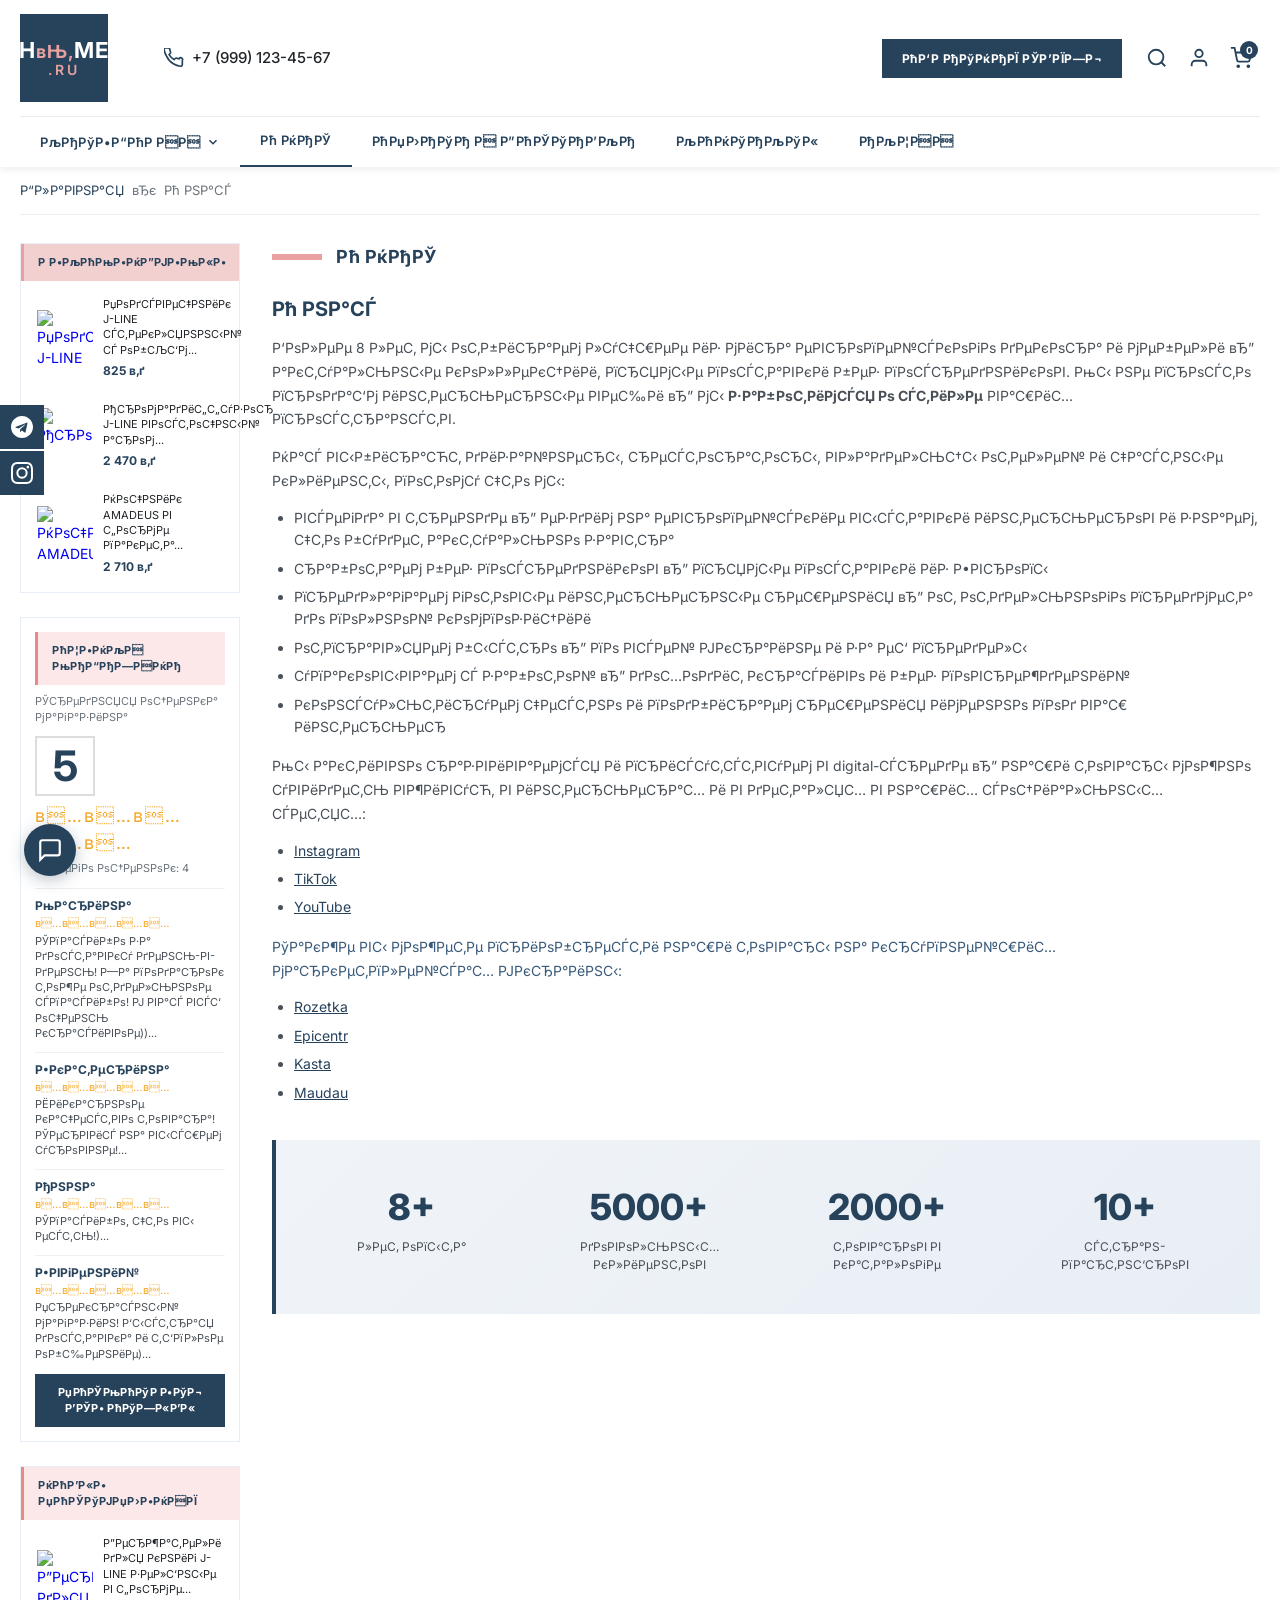
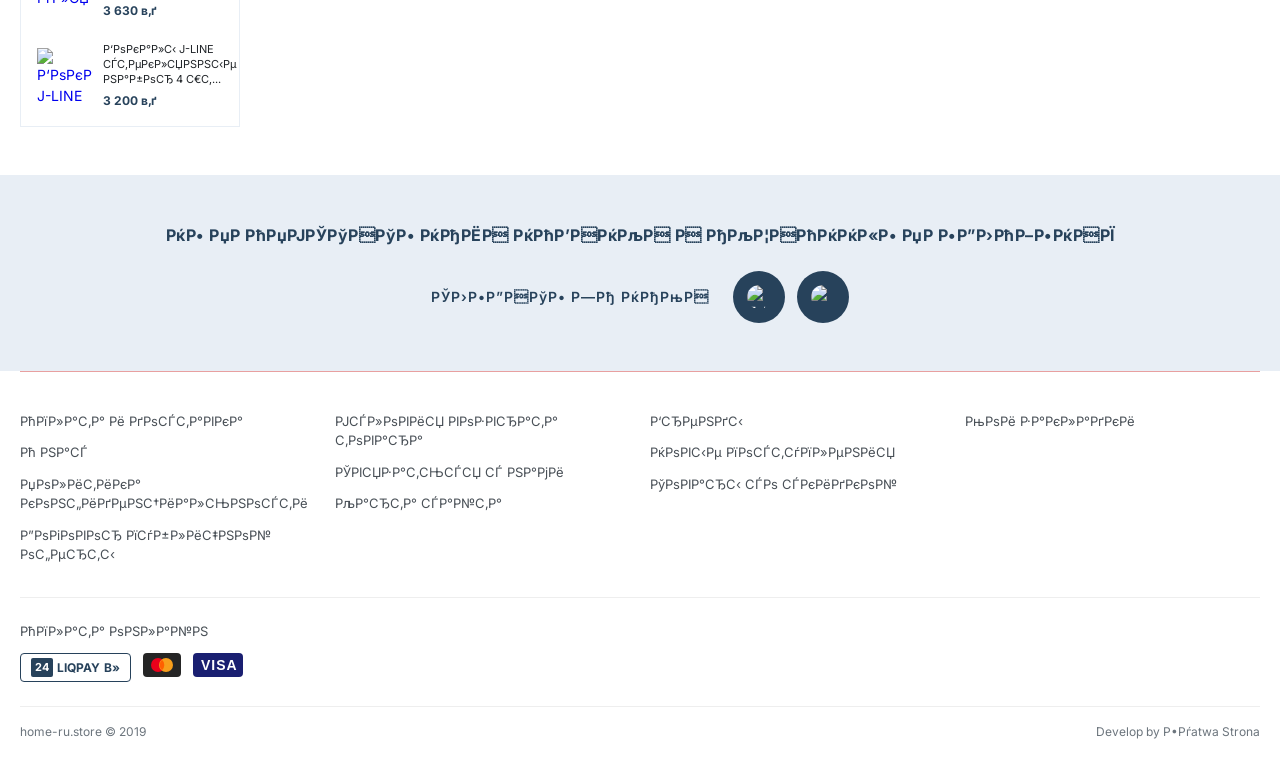
==== commit eaffd7d2: "feat: Russia geo — ruble currency, .RU logo, payment by requisites/card number, Russian couriers" ====
--- a/about.html
+++ b/about.html
@@ -1,10 +1,10 @@
-<!DOCTYPE html>
+﻿<!DOCTYPE html>
 <html lang="ru">
 <head>
   <meta charset="UTF-8"/>
   <meta name="viewport" content="width=device-width, initial-scale=1"/>
-  <title>О нас — Home UA</title>
-  <meta name="description" content="Более 8 лет мы отбираем лучшее из мира европейского декора и мебели. Узнайте больше о Home UA."/>
+  <title>Рћ РЅР°СЃ вЂ” Home UA</title>
+  <meta name="description" content="Р‘РѕР»РµРµ 8 Р»РµС‚ РјС‹ РѕС‚Р±РёСЂР°РµРј Р»СѓС‡С€РµРµ РёР· РјРёСЂР° РµРІСЂРѕРїРµР№СЃРєРѕРіРѕ РґРµРєРѕСЂР° Рё РјРµР±РµР»Рё. РЈР·РЅР°Р№С‚Рµ Р±РѕР»СЊС€Рµ Рѕ Home UA."/>
   <link rel="preconnect" href="https://fonts.googleapis.com">
   <link href="https://fonts.googleapis.com/css2?family=Inter:wght@300;400;500;600;700&display=swap" rel="stylesheet">
   <link rel="stylesheet" href="style.css">
@@ -16,83 +16,83 @@
 <main class="page-main">
   <div class="container">
     <nav class="breadcrumb">
-      <a href="index.html">Главная</a>
-      <span>›</span>
-      <span>О нас</span>
+      <a href="index.html">Р“Р»Р°РІРЅР°СЏ</a>
+      <span>вЂє</span>
+      <span>Рћ РЅР°СЃ</span>
     </nav>
 
     <div class="page-layout">
       <!-- Sidebar -->
       <aside class="page-sidebar">
         <div class="sidebar-block sidebar-recommended">
-          <h3 class="sidebar-title accent-title">РЕКОМЕНДУЕМЫЕ</h3>
+          <h3 class="sidebar-title accent-title">Р Р•РљРћРњР•РќР”РЈР•РњР«Р•</h3>
           <div class="sidebar-products">
             <a href="#" class="sidebar-product">
-              <img src="https://images.unsplash.com/photo-1602028915047-37269d1a73f7?w=80&q=80" alt="Подсвечник J-LINE"/>
+              <img src="https://images.unsplash.com/photo-1602028915047-37269d1a73f7?w=80&q=80" alt="РџРѕРґСЃРІРµС‡РЅРёРє J-LINE"/>
               <div class="sidebar-product-info">
-                <span class="sidebar-product-name">Подсвечник J-LINE стеклянный с объём...</span>
-                <span class="sidebar-product-price">825 ₴</span>
+                <span class="sidebar-product-name">РџРѕРґСЃРІРµС‡РЅРёРє J-LINE СЃС‚РµРєР»СЏРЅРЅС‹Р№ СЃ РѕР±СЉС‘Рј...</span>
+                <span class="sidebar-product-price">825 в‚ґ</span>
               </div>
             </a>
             <a href="#" class="sidebar-product">
-              <img src="https://images.unsplash.com/photo-1608632022061-6e3deac9a49f?w=80&q=80" alt="Аромадиффузор"/>
+              <img src="https://images.unsplash.com/photo-1608632022061-6e3deac9a49f?w=80&q=80" alt="РђСЂРѕРјР°РґРёС„С„СѓР·РѕСЂ"/>
               <div class="sidebar-product-info">
-                <span class="sidebar-product-name">Аромадиффузор J-LINE восточный аром...</span>
-                <span class="sidebar-product-price">2 470 ₴</span>
+                <span class="sidebar-product-name">РђСЂРѕРјР°РґРёС„С„СѓР·РѕСЂ J-LINE РІРѕСЃС‚РѕС‡РЅС‹Р№ Р°СЂРѕРј...</span>
+                <span class="sidebar-product-price">2 470 в‚ґ</span>
               </div>
             </a>
             <a href="#" class="sidebar-product">
-              <img src="https://images.unsplash.com/photo-1513506003901-1e6a35294aa7?w=80&q=80" alt="Ночник AMADEUS"/>
+              <img src="https://images.unsplash.com/photo-1513506003901-1e6a35294aa7?w=80&q=80" alt="РќРѕС‡РЅРёРє AMADEUS"/>
               <div class="sidebar-product-info">
-                <span class="sidebar-product-name">Ночник AMADEUS в форме пакета...</span>
-                <span class="sidebar-product-price">2 710 ₴</span>
+                <span class="sidebar-product-name">РќРѕС‡РЅРёРє AMADEUS РІ С„РѕСЂРјРµ РїР°РєРµС‚Р°...</span>
+                <span class="sidebar-product-price">2 710 в‚ґ</span>
               </div>
             </a>
           </div>
         </div>
 
         <div class="sidebar-block sidebar-rating">
-          <h3 class="sidebar-title accent-title pink">ОЦЕНКИ МАГАЗИНА</h3>
-          <p class="rating-label">Средняя оценка магазина</p>
+          <h3 class="sidebar-title accent-title pink">РћР¦Р•РќРљР РњРђР“РђР—РРќРђ</h3>
+          <p class="rating-label">РЎСЂРµРґРЅСЏСЏ РѕС†РµРЅРєР° РјР°РіР°Р·РёРЅР°</p>
           <div class="rating-score">5</div>
-          <div class="rating-stars">★★★★★</div>
-          <p class="rating-count">Всего оценок: 4</p>
+          <div class="rating-stars">в…в…в…в…в…</div>
+          <p class="rating-count">Р’СЃРµРіРѕ РѕС†РµРЅРѕРє: 4</p>
           <div class="reviews-list">
             <div class="review-item">
-              <strong>Марина</strong><span class="review-stars">★★★★★</span>
-              <p>Спасибо за доставку день-в-день! За подарок тоже отдельное спасибо! У вас всё очень красивое))...</p>
+              <strong>РњР°СЂРёРЅР°</strong><span class="review-stars">в…в…в…в…в…</span>
+              <p>РЎРїР°СЃРёР±Рѕ Р·Р° РґРѕСЃС‚Р°РІРєСѓ РґРµРЅСЊ-РІ-РґРµРЅСЊ! Р—Р° РїРѕРґР°СЂРѕРє С‚РѕР¶Рµ РѕС‚РґРµР»СЊРЅРѕРµ СЃРїР°СЃРёР±Рѕ! РЈ РІР°СЃ РІСЃС‘ РѕС‡РµРЅСЊ РєСЂР°СЃРёРІРѕРµ))...</p>
             </div>
             <div class="review-item">
-              <strong>Екатерина</strong><span class="review-stars">★★★★★</span>
-              <p>Шикарное качество товара! Сервис на высшем уровне!...</p>
+              <strong>Р•РєР°С‚РµСЂРёРЅР°</strong><span class="review-stars">в…в…в…в…в…</span>
+              <p>РЁРёРєР°СЂРЅРѕРµ РєР°С‡РµСЃС‚РІРѕ С‚РѕРІР°СЂР°! РЎРµСЂРІРёСЃ РЅР° РІС‹СЃС€РµРј СѓСЂРѕРІРЅРµ!...</p>
             </div>
             <div class="review-item">
-              <strong>Анна</strong><span class="review-stars">★★★★★</span>
-              <p>Спасибо, что вы есть!)...</p>
+              <strong>РђРЅРЅР°</strong><span class="review-stars">в…в…в…в…в…</span>
+              <p>РЎРїР°СЃРёР±Рѕ, С‡С‚Рѕ РІС‹ РµСЃС‚СЊ!)...</p>
             </div>
             <div class="review-item">
-              <strong>Евгений</strong><span class="review-stars">★★★★★</span>
-              <p>Прекрасный магазин! Быстрая доставка и тёплое общение)...</p>
+              <strong>Р•РІРіРµРЅРёР№</strong><span class="review-stars">в…в…в…в…в…</span>
+              <p>РџСЂРµРєСЂР°СЃРЅС‹Р№ РјР°РіР°Р·РёРЅ! Р‘С‹СЃС‚СЂР°СЏ РґРѕСЃС‚Р°РІРєР° Рё С‚С‘РїР»РѕРµ РѕР±С‰РµРЅРёРµ)...</p>
             </div>
           </div>
-          <a href="#" class="btn-reviews">ПОСМОТРЕТЬ ВСЕ ОТЗЫВЫ</a>
+          <a href="#" class="btn-reviews">РџРћРЎРњРћРўР Р•РўР¬ Р’РЎР• РћРўР—Р«Р’Р«</a>
         </div>
 
         <div class="sidebar-block sidebar-new">
-          <h3 class="sidebar-title accent-title pink">НОВЫЕ ПОСТУПЛЕНИЯ</h3>
+          <h3 class="sidebar-title accent-title pink">РќРћР’Р«Р• РџРћРЎРўРЈРџР›Р•РќРРЇ</h3>
           <div class="sidebar-products">
             <a href="#" class="sidebar-product">
-              <img src="https://images.unsplash.com/photo-1589203832539-8014afcc5eba?w=80&q=80" alt="Держатели для книг"/>
+              <img src="https://images.unsplash.com/photo-1589203832539-8014afcc5eba?w=80&q=80" alt="Р”РµСЂР¶Р°С‚РµР»Рё РґР»СЏ РєРЅРёРі"/>
               <div class="sidebar-product-info">
-                <span class="sidebar-product-name">Держатели для книг J-LINE зелёные в форме...</span>
-                <span class="sidebar-product-price">3 630 ₴</span>
+                <span class="sidebar-product-name">Р”РµСЂР¶Р°С‚РµР»Рё РґР»СЏ РєРЅРёРі J-LINE Р·РµР»С‘РЅС‹Рµ РІ С„РѕСЂРјРµ...</span>
+                <span class="sidebar-product-price">3 630 в‚ґ</span>
               </div>
             </a>
             <a href="#" class="sidebar-product">
-              <img src="https://images.unsplash.com/photo-1543255006-d6395b24f55a?w=80&q=80" alt="Бокалы J-LINE"/>
+              <img src="https://images.unsplash.com/photo-1543255006-d6395b24f55a?w=80&q=80" alt="Р‘РѕРєР°Р»С‹ J-LINE"/>
               <div class="sidebar-product-info">
-                <span class="sidebar-product-name">Бокалы J-LINE стеклянные набор 4 шт...</span>
-                <span class="sidebar-product-price">3 200 ₴</span>
+                <span class="sidebar-product-name">Р‘РѕРєР°Р»С‹ J-LINE СЃС‚РµРєР»СЏРЅРЅС‹Рµ РЅР°Р±РѕСЂ 4 С€С‚...</span>
+                <span class="sidebar-product-price">3 200 в‚ґ</span>
               </div>
             </a>
           </div>
@@ -103,25 +103,25 @@
       <article class="page-content">
         <div class="content-header">
           <span class="section-accent"></span>
-          <h1 class="content-title">О НАС</h1>
+          <h1 class="content-title">Рћ РќРђРЎ</h1>
         </div>
 
-        <h2 class="content-h2">О нас</h2>
+        <h2 class="content-h2">Рћ РЅР°СЃ</h2>
 
-        <p class="content-p">Более 8 лет мы отбираем лучшее из мира европейского декора и мебели — актуальные коллекции, прямые поставки без посредников. Мы не просто продаём интерьерные вещи — мы <strong>заботимся о стиле</strong> ваших пространств.</p>
+        <p class="content-p">Р‘РѕР»РµРµ 8 Р»РµС‚ РјС‹ РѕС‚Р±РёСЂР°РµРј Р»СѓС‡С€РµРµ РёР· РјРёСЂР° РµРІСЂРѕРїРµР№СЃРєРѕРіРѕ РґРµРєРѕСЂР° Рё РјРµР±РµР»Рё вЂ” Р°РєС‚СѓР°Р»СЊРЅС‹Рµ РєРѕР»Р»РµРєС†РёРё, РїСЂСЏРјС‹Рµ РїРѕСЃС‚Р°РІРєРё Р±РµР· РїРѕСЃСЂРµРґРЅРёРєРѕРІ. РњС‹ РЅРµ РїСЂРѕСЃС‚Рѕ РїСЂРѕРґР°С‘Рј РёРЅС‚РµСЂСЊРµСЂРЅС‹Рµ РІРµС‰Рё вЂ” РјС‹ <strong>Р·Р°Р±РѕС‚РёРјСЃСЏ Рѕ СЃС‚РёР»Рµ</strong> РІР°С€РёС… РїСЂРѕСЃС‚СЂР°РЅСЃС‚РІ.</p>
 
-        <p class="content-p">Нас выбирают дизайнеры, рестораторы, владельцы отелей и частные клиенты, потому что мы:</p>
+        <p class="content-p">РќР°СЃ РІС‹Р±РёСЂР°СЋС‚ РґРёР·Р°Р№РЅРµСЂС‹, СЂРµСЃС‚РѕСЂР°С‚РѕСЂС‹, РІР»Р°РґРµР»СЊС†С‹ РѕС‚РµР»РµР№ Рё С‡Р°СЃС‚РЅС‹Рµ РєР»РёРµРЅС‚С‹, РїРѕС‚РѕРјСѓ С‡С‚Рѕ РјС‹:</p>
 
         <ul class="content-list">
-          <li>всегда в тренде — ездим на европейские выставки интерьеров и знаем, что будет актуально завтра</li>
-          <li>работаем без посредников — прямые поставки из Европы</li>
-          <li>предлагаем готовые интерьерные решения — от отдельного предмета до полной композиции</li>
-          <li>отправляем быстро — по всей Украине и за её пределы</li>
-          <li>упаковываем с заботой — доходит красиво и без повреждений</li>
-          <li>консультируем честно и подбираем решения именно под ваш интерьер</li>
+          <li>РІСЃРµРіРґР° РІ С‚СЂРµРЅРґРµ вЂ” РµР·РґРёРј РЅР° РµРІСЂРѕРїРµР№СЃРєРёРµ РІС‹СЃС‚Р°РІРєРё РёРЅС‚РµСЂСЊРµСЂРѕРІ Рё Р·РЅР°РµРј, С‡С‚Рѕ Р±СѓРґРµС‚ Р°РєС‚СѓР°Р»СЊРЅРѕ Р·Р°РІС‚СЂР°</li>
+          <li>СЂР°Р±РѕС‚Р°РµРј Р±РµР· РїРѕСЃСЂРµРґРЅРёРєРѕРІ вЂ” РїСЂСЏРјС‹Рµ РїРѕСЃС‚Р°РІРєРё РёР· Р•РІСЂРѕРїС‹</li>
+          <li>РїСЂРµРґР»Р°РіР°РµРј РіРѕС‚РѕРІС‹Рµ РёРЅС‚РµСЂСЊРµСЂРЅС‹Рµ СЂРµС€РµРЅРёСЏ вЂ” РѕС‚ РѕС‚РґРµР»СЊРЅРѕРіРѕ РїСЂРµРґРјРµС‚Р° РґРѕ РїРѕР»РЅРѕР№ РєРѕРјРїРѕР·РёС†РёРё</li>
+          <li>РѕС‚РїСЂР°РІР»СЏРµРј Р±С‹СЃС‚СЂРѕ вЂ” РїРѕ РІСЃРµР№ РЈРєСЂР°РёРЅРµ Рё Р·Р° РµС‘ РїСЂРµРґРµР»С‹</li>
+          <li>СѓРїР°РєРѕРІС‹РІР°РµРј СЃ Р·Р°Р±РѕС‚РѕР№ вЂ” РґРѕС…РѕРґРёС‚ РєСЂР°СЃРёРІРѕ Рё Р±РµР· РїРѕРІСЂРµР¶РґРµРЅРёР№</li>
+          <li>РєРѕРЅСЃСѓР»СЊС‚РёСЂСѓРµРј С‡РµСЃС‚РЅРѕ Рё РїРѕРґР±РёСЂР°РµРј СЂРµС€РµРЅРёСЏ РёРјРµРЅРЅРѕ РїРѕРґ РІР°С€ РёРЅС‚РµСЂСЊРµСЂ</li>
         </ul>
 
-        <p class="content-p">Мы активно развиваемся и присутствуем в digital-среде — наши товары можно увидеть вживую, в интерьерах и в деталях в наших социальных сетях:</p>
+        <p class="content-p">РњС‹ Р°РєС‚РёРІРЅРѕ СЂР°Р·РІРёРІР°РµРјСЃСЏ Рё РїСЂРёСЃСѓС‚СЃС‚РІСѓРµРј РІ digital-СЃСЂРµРґРµ вЂ” РЅР°С€Рё С‚РѕРІР°СЂС‹ РјРѕР¶РЅРѕ СѓРІРёРґРµС‚СЊ РІР¶РёРІСѓСЋ, РІ РёРЅС‚РµСЂСЊРµСЂР°С… Рё РІ РґРµС‚Р°Р»СЏС… РІ РЅР°С€РёС… СЃРѕС†РёР°Р»СЊРЅС‹С… СЃРµС‚СЏС…:</p>
 
         <ul class="content-list social-list">
           <li><a href="#" class="content-link">Instagram</a></li>
@@ -129,7 +129,7 @@
           <li><a href="#" class="content-link">YouTube</a></li>
         </ul>
 
-        <p class="content-p highlight-p">Также вы можете приобрести наши товары на крупнейших маркетплейсах Украины:</p>
+        <p class="content-p highlight-p">РўР°РєР¶Рµ РІС‹ РјРѕР¶РµС‚Рµ РїСЂРёРѕР±СЂРµСЃС‚Рё РЅР°С€Рё С‚РѕРІР°СЂС‹ РЅР° РєСЂСѓРїРЅРµР№С€РёС… РјР°СЂРєРµС‚РїР»РµР№СЃР°С… РЈРєСЂР°РёРЅС‹:</p>
 
         <ul class="content-list marketplace-list">
           <li><a href="#" class="content-link">Rozetka</a></li>
@@ -141,19 +141,19 @@
         <div class="about-stats">
           <div class="stat-item">
             <span class="stat-number">8+</span>
-            <span class="stat-label">лет опыта</span>
+            <span class="stat-label">Р»РµС‚ РѕРїС‹С‚Р°</span>
           </div>
           <div class="stat-item">
             <span class="stat-number">5000+</span>
-            <span class="stat-label">довольных клиентов</span>
+            <span class="stat-label">РґРѕРІРѕР»СЊРЅС‹С… РєР»РёРµРЅС‚РѕРІ</span>
           </div>
           <div class="stat-item">
             <span class="stat-number">2000+</span>
-            <span class="stat-label">товаров в каталоге</span>
+            <span class="stat-label">С‚РѕРІР°СЂРѕРІ РІ РєР°С‚Р°Р»РѕРіРµ</span>
           </div>
           <div class="stat-item">
             <span class="stat-number">10+</span>
-            <span class="stat-label">стран-партнёров</span>
+            <span class="stat-label">СЃС‚СЂР°РЅ-РїР°СЂС‚РЅС‘СЂРѕРІ</span>
           </div>
         </div>
       </article>
@@ -166,3 +166,4 @@
 <script>document.addEventListener('DOMContentLoaded', () => initCommonComponents('about'));</script>
 </body>
 </html>
+
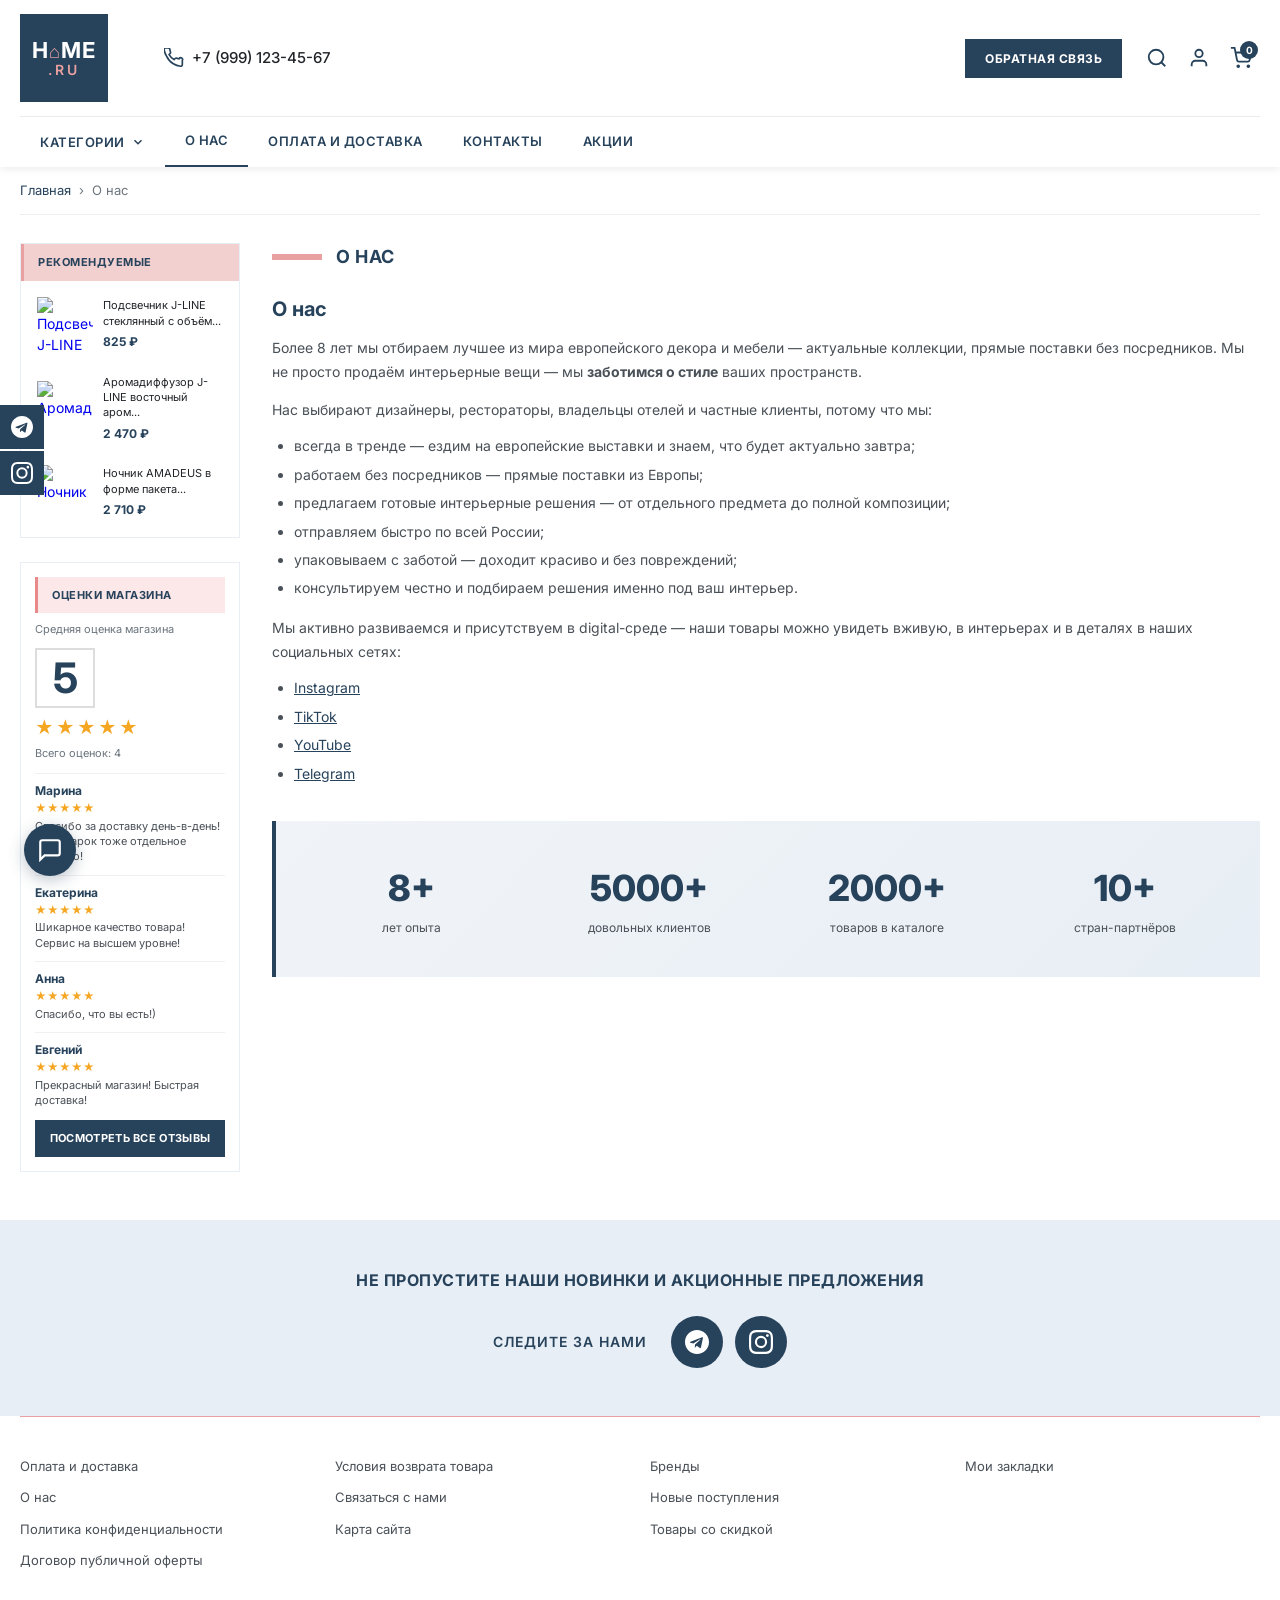
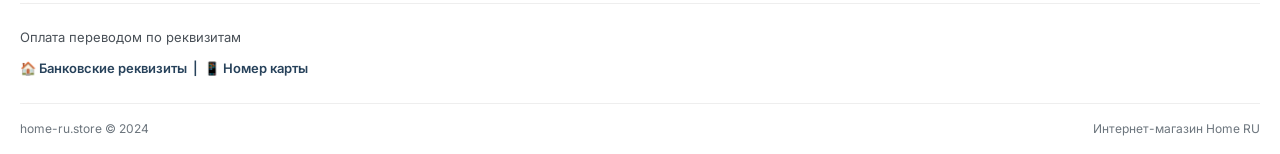
==== commit d5c3f780: "fix: complete rewrite of all pages - fixed broken encoding, Russian text everywhere" ====
--- a/about.html
+++ b/about.html
@@ -1,10 +1,10 @@
-﻿<!DOCTYPE html>
+<!DOCTYPE html>
 <html lang="ru">
 <head>
   <meta charset="UTF-8"/>
   <meta name="viewport" content="width=device-width, initial-scale=1"/>
-  <title>Рћ РЅР°СЃ вЂ” Home UA</title>
-  <meta name="description" content="Р‘РѕР»РµРµ 8 Р»РµС‚ РјС‹ РѕС‚Р±РёСЂР°РµРј Р»СѓС‡С€РµРµ РёР· РјРёСЂР° РµРІСЂРѕРїРµР№СЃРєРѕРіРѕ РґРµРєРѕСЂР° Рё РјРµР±РµР»Рё. РЈР·РЅР°Р№С‚Рµ Р±РѕР»СЊС€Рµ Рѕ Home UA."/>
+  <title>О нас — Home RU</title>
+  <meta name="description" content="Более 8 лет мы отбираем лучшее из мира европейского декора и мебели. Узнайте больше о Home RU."/>
   <link rel="preconnect" href="https://fonts.googleapis.com">
   <link href="https://fonts.googleapis.com/css2?family=Inter:wght@300;400;500;600;700&display=swap" rel="stylesheet">
   <link rel="stylesheet" href="style.css">
@@ -16,144 +16,114 @@
 <main class="page-main">
   <div class="container">
     <nav class="breadcrumb">
-      <a href="index.html">Р“Р»Р°РІРЅР°СЏ</a>
-      <span>вЂє</span>
-      <span>Рћ РЅР°СЃ</span>
+      <a href="index.html">Главная</a>
+      <span>›</span>
+      <span>О нас</span>
     </nav>
 
     <div class="page-layout">
-      <!-- Sidebar -->
       <aside class="page-sidebar">
         <div class="sidebar-block sidebar-recommended">
-          <h3 class="sidebar-title accent-title">Р Р•РљРћРњР•РќР”РЈР•РњР«Р•</h3>
+          <h3 class="sidebar-title accent-title">РЕКОМЕНДУЕМЫЕ</h3>
           <div class="sidebar-products">
             <a href="#" class="sidebar-product">
-              <img src="https://images.unsplash.com/photo-1602028915047-37269d1a73f7?w=80&q=80" alt="РџРѕРґСЃРІРµС‡РЅРёРє J-LINE"/>
+              <img src="https://images.unsplash.com/photo-1602028915047-37269d1a73f7?w=80&q=80" alt="Подсвечник J-LINE"/>
               <div class="sidebar-product-info">
-                <span class="sidebar-product-name">РџРѕРґСЃРІРµС‡РЅРёРє J-LINE СЃС‚РµРєР»СЏРЅРЅС‹Р№ СЃ РѕР±СЉС‘Рј...</span>
-                <span class="sidebar-product-price">825 в‚ґ</span>
+                <span class="sidebar-product-name">Подсвечник J-LINE стеклянный с объём...</span>
+                <span class="sidebar-product-price">825 ₽</span>
               </div>
             </a>
             <a href="#" class="sidebar-product">
-              <img src="https://images.unsplash.com/photo-1608632022061-6e3deac9a49f?w=80&q=80" alt="РђСЂРѕРјР°РґРёС„С„СѓР·РѕСЂ"/>
+              <img src="https://images.unsplash.com/photo-1608632022061-6e3deac9a49f?w=80&q=80" alt="Аромадиффузор"/>
               <div class="sidebar-product-info">
-                <span class="sidebar-product-name">РђСЂРѕРјР°РґРёС„С„СѓР·РѕСЂ J-LINE РІРѕСЃС‚РѕС‡РЅС‹Р№ Р°СЂРѕРј...</span>
-                <span class="sidebar-product-price">2 470 в‚ґ</span>
+                <span class="sidebar-product-name">Аромадиффузор J-LINE восточный аром...</span>
+                <span class="sidebar-product-price">2 470 ₽</span>
               </div>
             </a>
             <a href="#" class="sidebar-product">
-              <img src="https://images.unsplash.com/photo-1513506003901-1e6a35294aa7?w=80&q=80" alt="РќРѕС‡РЅРёРє AMADEUS"/>
+              <img src="https://images.unsplash.com/photo-1513506003901-1e6a35294aa7?w=80&q=80" alt="Ночник"/>
               <div class="sidebar-product-info">
-                <span class="sidebar-product-name">РќРѕС‡РЅРёРє AMADEUS РІ С„РѕСЂРјРµ РїР°РєРµС‚Р°...</span>
-                <span class="sidebar-product-price">2 710 в‚ґ</span>
+                <span class="sidebar-product-name">Ночник AMADEUS в форме пакета...</span>
+                <span class="sidebar-product-price">2 710 ₽</span>
               </div>
             </a>
           </div>
         </div>
 
         <div class="sidebar-block sidebar-rating">
-          <h3 class="sidebar-title accent-title pink">РћР¦Р•РќРљР РњРђР“РђР—РРќРђ</h3>
-          <p class="rating-label">РЎСЂРµРґРЅСЏСЏ РѕС†РµРЅРєР° РјР°РіР°Р·РёРЅР°</p>
+          <h3 class="sidebar-title accent-title pink">ОЦЕНКИ МАГАЗИНА</h3>
+          <p class="rating-label">Средняя оценка магазина</p>
           <div class="rating-score">5</div>
-          <div class="rating-stars">в…в…в…в…в…</div>
-          <p class="rating-count">Р’СЃРµРіРѕ РѕС†РµРЅРѕРє: 4</p>
+          <div class="rating-stars">★★★★★</div>
+          <p class="rating-count">Всего оценок: 4</p>
           <div class="reviews-list">
             <div class="review-item">
-              <strong>РњР°СЂРёРЅР°</strong><span class="review-stars">в…в…в…в…в…</span>
-              <p>РЎРїР°СЃРёР±Рѕ Р·Р° РґРѕСЃС‚Р°РІРєСѓ РґРµРЅСЊ-РІ-РґРµРЅСЊ! Р—Р° РїРѕРґР°СЂРѕРє С‚РѕР¶Рµ РѕС‚РґРµР»СЊРЅРѕРµ СЃРїР°СЃРёР±Рѕ! РЈ РІР°СЃ РІСЃС‘ РѕС‡РµРЅСЊ РєСЂР°СЃРёРІРѕРµ))...</p>
+              <strong>Марина</strong><span class="review-stars">★★★★★</span>
+              <p>Спасибо за доставку день-в-день! За подарок тоже отдельное спасибо!</p>
             </div>
             <div class="review-item">
-              <strong>Р•РєР°С‚РµСЂРёРЅР°</strong><span class="review-stars">в…в…в…в…в…</span>
-              <p>РЁРёРєР°СЂРЅРѕРµ РєР°С‡РµСЃС‚РІРѕ С‚РѕРІР°СЂР°! РЎРµСЂРІРёСЃ РЅР° РІС‹СЃС€РµРј СѓСЂРѕРІРЅРµ!...</p>
+              <strong>Екатерина</strong><span class="review-stars">★★★★★</span>
+              <p>Шикарное качество товара! Сервис на высшем уровне!</p>
             </div>
             <div class="review-item">
-              <strong>РђРЅРЅР°</strong><span class="review-stars">в…в…в…в…в…</span>
-              <p>РЎРїР°СЃРёР±Рѕ, С‡С‚Рѕ РІС‹ РµСЃС‚СЊ!)...</p>
+              <strong>Анна</strong><span class="review-stars">★★★★★</span>
+              <p>Спасибо, что вы есть!)</p>
             </div>
             <div class="review-item">
-              <strong>Р•РІРіРµРЅРёР№</strong><span class="review-stars">в…в…в…в…в…</span>
-              <p>РџСЂРµРєСЂР°СЃРЅС‹Р№ РјР°РіР°Р·РёРЅ! Р‘С‹СЃС‚СЂР°СЏ РґРѕСЃС‚Р°РІРєР° Рё С‚С‘РїР»РѕРµ РѕР±С‰РµРЅРёРµ)...</p>
+              <strong>Евгений</strong><span class="review-stars">★★★★★</span>
+              <p>Прекрасный магазин! Быстрая доставка!</p>
             </div>
           </div>
-          <a href="#" class="btn-reviews">РџРћРЎРњРћРўР Р•РўР¬ Р’РЎР• РћРўР—Р«Р’Р«</a>
-        </div>
-
-        <div class="sidebar-block sidebar-new">
-          <h3 class="sidebar-title accent-title pink">РќРћР’Р«Р• РџРћРЎРўРЈРџР›Р•РќРРЇ</h3>
-          <div class="sidebar-products">
-            <a href="#" class="sidebar-product">
-              <img src="https://images.unsplash.com/photo-1589203832539-8014afcc5eba?w=80&q=80" alt="Р”РµСЂР¶Р°С‚РµР»Рё РґР»СЏ РєРЅРёРі"/>
-              <div class="sidebar-product-info">
-                <span class="sidebar-product-name">Р”РµСЂР¶Р°С‚РµР»Рё РґР»СЏ РєРЅРёРі J-LINE Р·РµР»С‘РЅС‹Рµ РІ С„РѕСЂРјРµ...</span>
-                <span class="sidebar-product-price">3 630 в‚ґ</span>
-              </div>
-            </a>
-            <a href="#" class="sidebar-product">
-              <img src="https://images.unsplash.com/photo-1543255006-d6395b24f55a?w=80&q=80" alt="Р‘РѕРєР°Р»С‹ J-LINE"/>
-              <div class="sidebar-product-info">
-                <span class="sidebar-product-name">Р‘РѕРєР°Р»С‹ J-LINE СЃС‚РµРєР»СЏРЅРЅС‹Рµ РЅР°Р±РѕСЂ 4 С€С‚...</span>
-                <span class="sidebar-product-price">3 200 в‚ґ</span>
-              </div>
-            </a>
-          </div>
+          <a href="#" class="btn-reviews">ПОСМОТРЕТЬ ВСЕ ОТЗЫВЫ</a>
         </div>
       </aside>
 
-      <!-- Main Content -->
       <article class="page-content">
         <div class="content-header">
           <span class="section-accent"></span>
-          <h1 class="content-title">Рћ РќРђРЎ</h1>
+          <h1 class="content-title">О НАС</h1>
         </div>
 
-        <h2 class="content-h2">Рћ РЅР°СЃ</h2>
+        <h2 class="content-h2">О нас</h2>
 
-        <p class="content-p">Р‘РѕР»РµРµ 8 Р»РµС‚ РјС‹ РѕС‚Р±РёСЂР°РµРј Р»СѓС‡С€РµРµ РёР· РјРёСЂР° РµРІСЂРѕРїРµР№СЃРєРѕРіРѕ РґРµРєРѕСЂР° Рё РјРµР±РµР»Рё вЂ” Р°РєС‚СѓР°Р»СЊРЅС‹Рµ РєРѕР»Р»РµРєС†РёРё, РїСЂСЏРјС‹Рµ РїРѕСЃС‚Р°РІРєРё Р±РµР· РїРѕСЃСЂРµРґРЅРёРєРѕРІ. РњС‹ РЅРµ РїСЂРѕСЃС‚Рѕ РїСЂРѕРґР°С‘Рј РёРЅС‚РµСЂСЊРµСЂРЅС‹Рµ РІРµС‰Рё вЂ” РјС‹ <strong>Р·Р°Р±РѕС‚РёРјСЃСЏ Рѕ СЃС‚РёР»Рµ</strong> РІР°С€РёС… РїСЂРѕСЃС‚СЂР°РЅСЃС‚РІ.</p>
+        <p class="content-p">Более 8 лет мы отбираем лучшее из мира европейского декора и мебели — актуальные коллекции, прямые поставки без посредников. Мы не просто продаём интерьерные вещи — мы <strong>заботимся о стиле</strong> ваших пространств.</p>
 
-        <p class="content-p">РќР°СЃ РІС‹Р±РёСЂР°СЋС‚ РґРёР·Р°Р№РЅРµСЂС‹, СЂРµСЃС‚РѕСЂР°С‚РѕСЂС‹, РІР»Р°РґРµР»СЊС†С‹ РѕС‚РµР»РµР№ Рё С‡Р°СЃС‚РЅС‹Рµ РєР»РёРµРЅС‚С‹, РїРѕС‚РѕРјСѓ С‡С‚Рѕ РјС‹:</p>
+        <p class="content-p">Нас выбирают дизайнеры, рестораторы, владельцы отелей и частные клиенты, потому что мы:</p>
 
         <ul class="content-list">
-          <li>РІСЃРµРіРґР° РІ С‚СЂРµРЅРґРµ вЂ” РµР·РґРёРј РЅР° РµРІСЂРѕРїРµР№СЃРєРёРµ РІС‹СЃС‚Р°РІРєРё РёРЅС‚РµСЂСЊРµСЂРѕРІ Рё Р·РЅР°РµРј, С‡С‚Рѕ Р±СѓРґРµС‚ Р°РєС‚СѓР°Р»СЊРЅРѕ Р·Р°РІС‚СЂР°</li>
-          <li>СЂР°Р±РѕС‚Р°РµРј Р±РµР· РїРѕСЃСЂРµРґРЅРёРєРѕРІ вЂ” РїСЂСЏРјС‹Рµ РїРѕСЃС‚Р°РІРєРё РёР· Р•РІСЂРѕРїС‹</li>
-          <li>РїСЂРµРґР»Р°РіР°РµРј РіРѕС‚РѕРІС‹Рµ РёРЅС‚РµСЂСЊРµСЂРЅС‹Рµ СЂРµС€РµРЅРёСЏ вЂ” РѕС‚ РѕС‚РґРµР»СЊРЅРѕРіРѕ РїСЂРµРґРјРµС‚Р° РґРѕ РїРѕР»РЅРѕР№ РєРѕРјРїРѕР·РёС†РёРё</li>
-          <li>РѕС‚РїСЂР°РІР»СЏРµРј Р±С‹СЃС‚СЂРѕ вЂ” РїРѕ РІСЃРµР№ РЈРєСЂР°РёРЅРµ Рё Р·Р° РµС‘ РїСЂРµРґРµР»С‹</li>
-          <li>СѓРїР°РєРѕРІС‹РІР°РµРј СЃ Р·Р°Р±РѕС‚РѕР№ вЂ” РґРѕС…РѕРґРёС‚ РєСЂР°СЃРёРІРѕ Рё Р±РµР· РїРѕРІСЂРµР¶РґРµРЅРёР№</li>
-          <li>РєРѕРЅСЃСѓР»СЊС‚РёСЂСѓРµРј С‡РµСЃС‚РЅРѕ Рё РїРѕРґР±РёСЂР°РµРј СЂРµС€РµРЅРёСЏ РёРјРµРЅРЅРѕ РїРѕРґ РІР°С€ РёРЅС‚РµСЂСЊРµСЂ</li>
+          <li>всегда в тренде — ездим на европейские выставки и знаем, что будет актуально завтра;</li>
+          <li>работаем без посредников — прямые поставки из Европы;</li>
+          <li>предлагаем готовые интерьерные решения — от отдельного предмета до полной композиции;</li>
+          <li>отправляем быстро по всей России;</li>
+          <li>упаковываем с заботой — доходит красиво и без повреждений;</li>
+          <li>консультируем честно и подбираем решения именно под ваш интерьер.</li>
         </ul>
 
-        <p class="content-p">РњС‹ Р°РєС‚РёРІРЅРѕ СЂР°Р·РІРёРІР°РµРјСЃСЏ Рё РїСЂРёСЃСѓС‚СЃС‚РІСѓРµРј РІ digital-СЃСЂРµРґРµ вЂ” РЅР°С€Рё С‚РѕРІР°СЂС‹ РјРѕР¶РЅРѕ СѓРІРёРґРµС‚СЊ РІР¶РёРІСѓСЋ, РІ РёРЅС‚РµСЂСЊРµСЂР°С… Рё РІ РґРµС‚Р°Р»СЏС… РІ РЅР°С€РёС… СЃРѕС†РёР°Р»СЊРЅС‹С… СЃРµС‚СЏС…:</p>
+        <p class="content-p">Мы активно развиваемся и присутствуем в digital-среде — наши товары можно увидеть вживую, в интерьерах и в деталях в наших социальных сетях:</p>
 
         <ul class="content-list social-list">
           <li><a href="#" class="content-link">Instagram</a></li>
           <li><a href="#" class="content-link">TikTok</a></li>
           <li><a href="#" class="content-link">YouTube</a></li>
-        </ul>
-
-        <p class="content-p highlight-p">РўР°РєР¶Рµ РІС‹ РјРѕР¶РµС‚Рµ РїСЂРёРѕР±СЂРµСЃС‚Рё РЅР°С€Рё С‚РѕРІР°СЂС‹ РЅР° РєСЂСѓРїРЅРµР№С€РёС… РјР°СЂРєРµС‚РїР»РµР№СЃР°С… РЈРєСЂР°РёРЅС‹:</p>
-
-        <ul class="content-list marketplace-list">
-          <li><a href="#" class="content-link">Rozetka</a></li>
-          <li><a href="#" class="content-link">Epicentr</a></li>
-          <li><a href="#" class="content-link">Kasta</a></li>
-          <li><a href="#" class="content-link">Maudau</a></li>
+          <li><a href="#" class="content-link">Telegram</a></li>
         </ul>
 
         <div class="about-stats">
           <div class="stat-item">
             <span class="stat-number">8+</span>
-            <span class="stat-label">Р»РµС‚ РѕРїС‹С‚Р°</span>
+            <span class="stat-label">лет опыта</span>
           </div>
           <div class="stat-item">
             <span class="stat-number">5000+</span>
-            <span class="stat-label">РґРѕРІРѕР»СЊРЅС‹С… РєР»РёРµРЅС‚РѕРІ</span>
+            <span class="stat-label">довольных клиентов</span>
           </div>
           <div class="stat-item">
             <span class="stat-number">2000+</span>
-            <span class="stat-label">С‚РѕРІР°СЂРѕРІ РІ РєР°С‚Р°Р»РѕРіРµ</span>
+            <span class="stat-label">товаров в каталоге</span>
           </div>
           <div class="stat-item">
             <span class="stat-number">10+</span>
-            <span class="stat-label">СЃС‚СЂР°РЅ-РїР°СЂС‚РЅС‘СЂРѕРІ</span>
+            <span class="stat-label">стран-партнёров</span>
           </div>
         </div>
       </article>
@@ -166,4 +136,3 @@
 <script>document.addEventListener('DOMContentLoaded', () => initCommonComponents('about'));</script>
 </body>
 </html>
-
